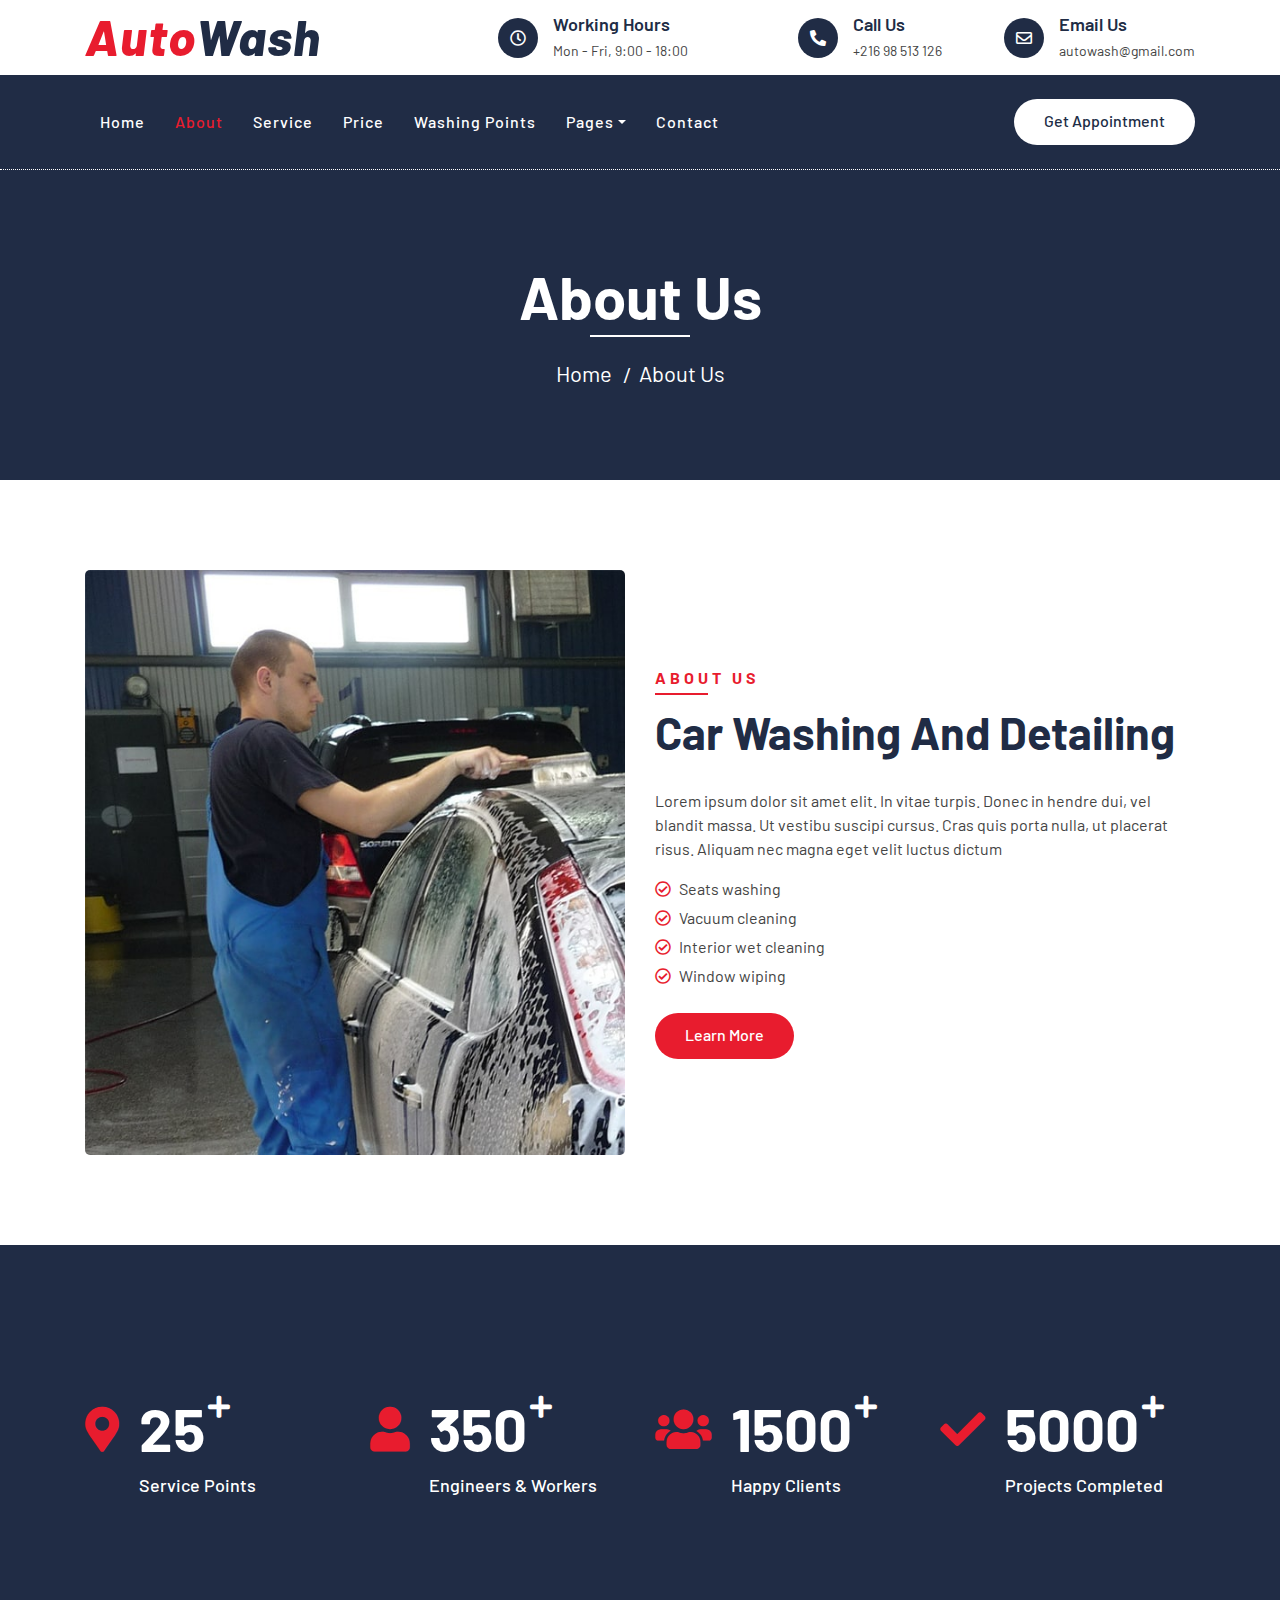
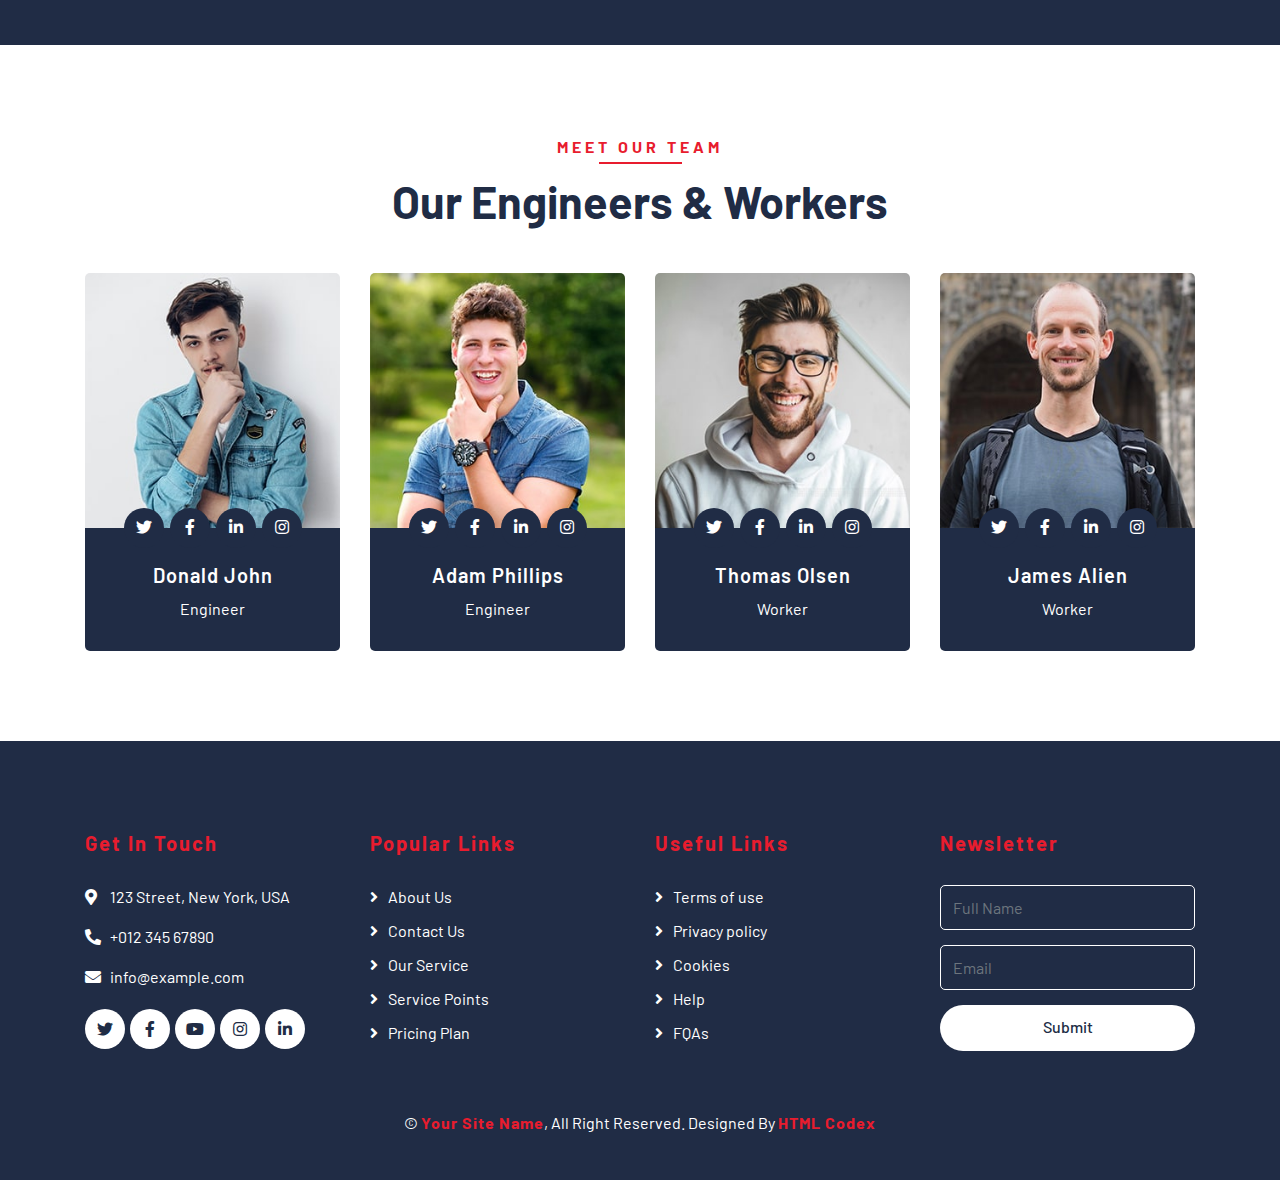
==== about.html @ 9df448a1 "second commit" ====
<!DOCTYPE html>
<html lang="en">
    <head>
        <meta charset="utf-8">
        <title>AutoWash</title>
        <meta content="width=device-width, initial-scale=1.0" name="viewport">
        <meta content="Free Website Template" name="keywords">
        <meta content="Free Website Template" name="description">

        <!-- Favicon -->
        <link href="img/favicon.ico" rel="icon">

        <!-- Google Font -->
        <link href="https://fonts.googleapis.com/css2?family=Barlow:wght@400;500;600;700;800;900&display=swap" rel="stylesheet"> 
        
        <!-- CSS Libraries -->
        <link href="https://stackpath.bootstrapcdn.com/bootstrap/4.4.1/css/bootstrap.min.css" rel="stylesheet">
        <link href="https://cdnjs.cloudflare.com/ajax/libs/font-awesome/5.10.0/css/all.min.css" rel="stylesheet">
        <link href="lib/flaticon/font/flaticon.css" rel="stylesheet">
        <link href="lib/animate/animate.min.css" rel="stylesheet">
        <link href="lib/owlcarousel/assets/owl.carousel.min.css" rel="stylesheet">

        <!-- Template Stylesheet -->
        <link href="css/style.css" rel="stylesheet">
    </head>

    <body>
        <!-- Top Bar Start -->
        <div class="top-bar">
            <div class="container">
                <div class="row align-items-center">
                    <div class="col-lg-4 col-md-12">
                        <div class="logo">
                            <a href="index.html">
                                <h1>Auto<span>Wash</span></h1>
                            </a>
                        </div>
                    </div>
                    <div class="col-lg-8 col-md-7 d-none d-lg-block">
                        <div class="row">
                            <div class="col-4">
                                <div class="top-bar-item">
                                    <div class="top-bar-icon">
                                        <i class="far fa-clock"></i>
                                    </div>
                                    <div class="top-bar-text">
                                        <h3>Working Hours</h3>
                                        <p>Mon - Fri, 9:00 - 18:00</p>
                                    </div>
                                </div>
                            </div>
                            <div class="col-4">
                                <div class="top-bar-item">
                                    <div class="top-bar-icon">
                                        <i class="fa fa-phone-alt"></i>
                                    </div>
                                    <div class="top-bar-text">
                                        <h3>Call Us</h3>
                                        <p>+216 98 513 126</p>
                                    </div>
                                </div>
                            </div>
                            <div class="col-4">
                                <div class="top-bar-item">
                                    <div class="top-bar-icon">
                                        <i class="far fa-envelope"></i>
                                    </div>
                                    <div class="top-bar-text">
                                        <h3>Email Us</h3>
                                        <p>autowash@gmail.com</p>
                                    </div>
                                </div>
                            </div>
                        </div>
                    </div>
                </div>
            </div>
        </div>
        <!-- Top Bar End -->

        <!-- Nav Bar Start -->
        <div class="nav-bar">
            <div class="container">
                <nav class="navbar navbar-expand-lg bg-dark navbar-dark">
                    <a href="#" class="navbar-brand">MENU</a>
                    <button type="button" class="navbar-toggler" data-toggle="collapse" data-target="#navbarCollapse">
                        <span class="navbar-toggler-icon"></span>
                    </button>

                    <div class="collapse navbar-collapse justify-content-between" id="navbarCollapse">
                        <div class="navbar-nav mr-auto">
                            <a href="index.html" class="nav-item nav-link">Home</a>
                            <a href="about.html" class="nav-item nav-link active">About</a>
                            <a href="service.html" class="nav-item nav-link">Service</a>
                            <a href="price.html" class="nav-item nav-link">Price</a>
                            <a href="location.html" class="nav-item nav-link">Washing Points</a>
                            <div class="nav-item dropdown">
                                <a href="#" class="nav-link dropdown-toggle" data-toggle="dropdown">Pages</a>
                                <div class="dropdown-menu">
                                    <a href="blog.html" class="dropdown-item">Blog Grid</a>
                                    <a href="single.html" class="dropdown-item">Detail Page</a>
                                    <a href="team.html" class="dropdown-item">Team Member</a>
                                    <a href="booking.html" class="dropdown-item">Schedule Booking</a>
                                </div>
                            </div>
                            <a href="contact.html" class="nav-item nav-link">Contact</a>
                        </div>
                        <div class="ml-auto">
                            <a class="btn btn-custom" href="#">Get Appointment</a>
                        </div>
                    </div>
                </nav>
            </div>
        </div>
        <!-- Nav Bar End -->
        
        
        <!-- Page Header Start -->
        <div class="page-header">
            <div class="container">
                <div class="row">
                    <div class="col-12">
                        <h2>About Us</h2>
                    </div>
                    <div class="col-12">
                        <a href="">Home</a>
                        <a href="">About Us</a>
                    </div>
                </div>
            </div>
        </div>
        <!-- Page Header End -->
        

        <!-- About Start -->
        <div class="about">
            <div class="container">
                <div class="row align-items-center">
                    <div class="col-lg-6">
                        <div class="about-img">
                            <img src="img/about.jpg" alt="Image">
                        </div>
                    </div>
                    <div class="col-lg-6">
                        <div class="section-header text-left">
                            <p>About Us</p>
                            <h2>car washing and detailing</h2>
                        </div>
                        <div class="about-content">
                            <p>
                                Lorem ipsum dolor sit amet elit. In vitae turpis. Donec in hendre dui, vel blandit massa. Ut vestibu suscipi cursus. Cras quis porta nulla, ut placerat risus. Aliquam nec magna eget velit luctus dictum
                            </p>
                            <ul>
                                <li><i class="far fa-check-circle"></i>Seats washing</li>
                                <li><i class="far fa-check-circle"></i>Vacuum cleaning</li>
                                <li><i class="far fa-check-circle"></i>Interior wet cleaning</li>
                                <li><i class="far fa-check-circle"></i>Window wiping</li>
                            </ul>
                            <a class="btn btn-custom" href="">Learn More</a>
                        </div>
                    </div>
                </div>
            </div>
        </div>
        <!-- About End -->
        
        
        <!-- Facts Start -->
        <div class="facts" data-parallax="scroll" data-image-src="img/facts.jpg">
            <div class="container">
                <div class="row">
                    <div class="col-lg-3 col-md-6">
                        <div class="facts-item">
                            <i class="fa fa-map-marker-alt"></i>
                            <div class="facts-text">
                                <h3 data-toggle="counter-up">25</h3>
                                <p>Service Points</p>
                            </div>
                        </div>
                    </div>
                    <div class="col-lg-3 col-md-6">
                        <div class="facts-item">
                            <i class="fa fa-user"></i>
                            <div class="facts-text">
                                <h3 data-toggle="counter-up">350</h3>
                                <p>Engineers & Workers</p>
                            </div>
                        </div>
                    </div>
                    <div class="col-lg-3 col-md-6">
                        <div class="facts-item">
                            <i class="fa fa-users"></i>
                            <div class="facts-text">
                                <h3 data-toggle="counter-up">1500</h3>
                                <p>Happy Clients</p>
                            </div>
                        </div>
                    </div>
                    <div class="col-lg-3 col-md-6">
                        <div class="facts-item">
                            <i class="fa fa-check"></i>
                            <div class="facts-text">
                                <h3 data-toggle="counter-up">5000</h3>
                                <p>Projects Completed</p>
                            </div>
                        </div>
                    </div>
                </div>
            </div>
        </div>
        <!-- Facts End -->


        <!-- Team Start -->
        <div class="team">
            <div class="container">
                <div class="section-header text-center">
                    <p>Meet Our Team</p>
                    <h2>Our Engineers & Workers</h2>
                </div>
                <div class="row">
                    <div class="col-lg-3 col-md-6">
                        <div class="team-item">
                            <div class="team-img">
                                <img src="img/team-1.jpg" alt="Team Image">
                            </div>
                            <div class="team-text">
                                <h2>Donald John</h2>
                                <p>Engineer</p>
                                <div class="team-social">
                                    <a href=""><i class="fab fa-twitter"></i></a>
                                    <a href=""><i class="fab fa-facebook-f"></i></a>
                                    <a href=""><i class="fab fa-linkedin-in"></i></a>
                                    <a href=""><i class="fab fa-instagram"></i></a>
                                </div>
                            </div>
                        </div>
                    </div>
                    <div class="col-lg-3 col-md-6">
                        <div class="team-item">
                            <div class="team-img">
                                <img src="img/team-2.jpg" alt="Team Image">
                            </div>
                            <div class="team-text">
                                <h2>Adam Phillips</h2>
                                <p>Engineer</p>
                                <div class="team-social">
                                    <a href=""><i class="fab fa-twitter"></i></a>
                                    <a href=""><i class="fab fa-facebook-f"></i></a>
                                    <a href=""><i class="fab fa-linkedin-in"></i></a>
                                    <a href=""><i class="fab fa-instagram"></i></a>
                                </div>
                            </div>
                        </div>
                    </div>
                    <div class="col-lg-3 col-md-6">
                        <div class="team-item">
                            <div class="team-img">
                                <img src="img/team-3.jpg" alt="Team Image">
                            </div>
                            <div class="team-text">
                                <h2>Thomas Olsen</h2>
                                <p>Worker</p>
                                <div class="team-social">
                                    <a href=""><i class="fab fa-twitter"></i></a>
                                    <a href=""><i class="fab fa-facebook-f"></i></a>
                                    <a href=""><i class="fab fa-linkedin-in"></i></a>
                                    <a href=""><i class="fab fa-instagram"></i></a>
                                </div>
                            </div>
                        </div>
                    </div>
                    <div class="col-lg-3 col-md-6">
                        <div class="team-item">
                            <div class="team-img">
                                <img src="img/team-4.jpg" alt="Team Image">
                            </div>
                            <div class="team-text">
                                <h2>James Alien</h2>
                                <p>Worker</p>
                                <div class="team-social">
                                    <a href=""><i class="fab fa-twitter"></i></a>
                                    <a href=""><i class="fab fa-facebook-f"></i></a>
                                    <a href=""><i class="fab fa-linkedin-in"></i></a>
                                    <a href=""><i class="fab fa-instagram"></i></a>
                                </div>
                            </div>
                        </div>
                    </div>
                </div>
            </div>
        </div>
        <!-- Team End -->


        <!-- Footer Start -->
        <div class="footer">
            <div class="container">
                <div class="row">
                    <div class="col-lg-3 col-md-6">
                        <div class="footer-contact">
                            <h2>Get In Touch</h2>
                            <p><i class="fa fa-map-marker-alt"></i>123 Street, New York, USA</p>
                            <p><i class="fa fa-phone-alt"></i>+012 345 67890</p>
                            <p><i class="fa fa-envelope"></i>info@example.com</p>
                            <div class="footer-social">
                                <a class="btn" href=""><i class="fab fa-twitter"></i></a>
                                <a class="btn" href=""><i class="fab fa-facebook-f"></i></a>
                                <a class="btn" href=""><i class="fab fa-youtube"></i></a>
                                <a class="btn" href=""><i class="fab fa-instagram"></i></a>
                                <a class="btn" href=""><i class="fab fa-linkedin-in"></i></a>
                            </div>
                        </div>
                    </div>
                    <div class="col-lg-3 col-md-6">
                        <div class="footer-link">
                            <h2>Popular Links</h2>
                            <a href="">About Us</a>
                            <a href="">Contact Us</a>
                            <a href="">Our Service</a>
                            <a href="">Service Points</a>
                            <a href="">Pricing Plan</a>
                        </div>
                    </div>
                    <div class="col-lg-3 col-md-6">
                        <div class="footer-link">
                            <h2>Useful Links</h2>
                            <a href="">Terms of use</a>
                            <a href="">Privacy policy</a>
                            <a href="">Cookies</a>
                            <a href="">Help</a>
                            <a href="">FQAs</a>
                        </div>
                    </div>
                    <div class="col-lg-3 col-md-6">
                        <div class="footer-newsletter">
                            <h2>Newsletter</h2>
                            <form>
                                <input class="form-control" placeholder="Full Name">
                                <input class="form-control" placeholder="Email">
                                <button class="btn btn-custom">Submit</button>
                            </form>
                        </div>
                    </div>
                </div>
            </div>
            <div class="container copyright">
                <p>&copy; <a href="#">Your Site Name</a>, All Right Reserved. Designed By <a href="https://htmlcodex.com">HTML Codex</a></p>
            </div>
        </div>
        <!-- Footer End -->
        
        <!-- Back to top button -->
        <a href="#" class="back-to-top"><i class="fa fa-chevron-up"></i></a>
        
        <!-- Pre Loader -->
        <div id="loader" class="show">
            <div class="loader"></div>
        </div>

        <!-- JavaScript Libraries -->
        <script src="https://code.jquery.com/jquery-3.4.1.min.js"></script>
        <script src="https://stackpath.bootstrapcdn.com/bootstrap/4.4.1/js/bootstrap.bundle.min.js"></script>
        <script src="lib/easing/easing.min.js"></script>
        <script src="lib/owlcarousel/owl.carousel.min.js"></script>
        <script src="lib/waypoints/waypoints.min.js"></script>
        <script src="lib/counterup/counterup.min.js"></script>
        
        <!-- Contact Javascript File -->
        <script src="mail/jqBootstrapValidation.min.js"></script>
        <script src="mail/contact.js"></script>

        <!-- Template Javascript -->
        <script src="js/main.js"></script>
    </body>
</html>
---- lib/flaticon/font/flaticon.css ----
/*
  	Flaticon icon font: Flaticon
  	Creation date: 11/10/2020 08:08
  	*/

@font-face {
  font-family: "Flaticon";
  src: url("./Flaticon.eot");
  src: url("./Flaticon.eot?#iefix") format("embedded-opentype"),
       url("./Flaticon.woff2") format("woff2"),
       url("./Flaticon.woff") format("woff"),
       url("./Flaticon.ttf") format("truetype"),
       url("./Flaticon.svg#Flaticon") format("svg");
  font-weight: normal;
  font-style: normal;
}

@media screen and (-webkit-min-device-pixel-ratio:0) {
  @font-face {
    font-family: "Flaticon";
    src: url("./Flaticon.svg#Flaticon") format("svg");
  }
}

[class^="flaticon-"]:before, [class*=" flaticon-"]:before,
[class^="flaticon-"]:after, [class*=" flaticon-"]:after {   
  font-family: Flaticon;
        font-size: 20px;
font-style: normal;
margin-left: 20px;
}

.flaticon-car-wash-1:before { content: "\f100"; }
.flaticon-car-service:before { content: "\f101"; }
.flaticon-seat:before { content: "\f102"; }
.flaticon-car-service-1:before { content: "\f103"; }
.flaticon-car-wash:before { content: "\f104"; }
.flaticon-brush:before { content: "\f105"; }
.flaticon-vacuum-cleaner:before { content: "\f106"; }
.flaticon-brush-1:before { content: "\f107"; }
.flaticon-car-service-2:before { content: "\f108"; }
.flaticon-car-service-3:before { content: "\f109"; }
---- css/style.css ----
body {
    color: #444444;
    font-weight: 400;
    background: #ffffff;
    font-family: 'Barlow', sans-serif;
}

h1,
h2, 
h3, 
h4,
h5, 
h6 {
    color: #202C45;
}

a {
    color: #202C45;
    transition: .3s;
}

a:hover,
a:active,
a:focus {
    color: #E81C2E;
    outline: none;
    text-decoration: none;
}

.btn.btn-custom {
    padding: 10px 30px 12px 30px;
    text-align: center; 
    font-size: 16px;
    font-weight: 500;
    color: #ffffff;
    background: #E81C2E;
    border: none;
    border-radius: 60px;
    box-shadow: inset 0 0 0 0 #202C45;
    transition: ease-out 0.5s;
    -webkit-transition: ease-out 0.5s;
    -moz-transition: ease-out 0.5s;
}

.btn.btn-custom:hover {
    color: #E81C2E;
    background: #202C45;
    box-shadow: inset 200px 0 0 0 #202C45;
}

.btn:focus,
.form-control:focus {
    box-shadow: none;
}

.container-fluid {
    max-width: 1366px;
}

[class^="flaticon-"]:before, [class*=" flaticon-"]:before,
[class^="flaticon-"]:after, [class*=" flaticon-"]:after {   
    font-size: inherit;
    margin-left: 0;
}


#loader {
    position: fixed;
    top: 0;
    right: 0;
    bottom: 0;
    left: 0;
    display: flex;
    align-items: center;
    justify-content: center;
    background: #ffffff;
    opacity: 0;
    visibility: hidden;
    -webkit-transition: opacity .3s ease-out, visibility 0s linear .3s;
    -o-transition: opacity .3s ease-out, visibility 0s linear .3s;
    transition: opacity .3s ease-out, visibility 0s linear .3s;
    z-index: 999;
}

#loader.show {
    -webkit-transition: opacity .6s ease-out, visibility 0s linear 0s;
    -o-transition: opacity .6s ease-out, visibility 0s linear 0s;
    transition: opacity .6s ease-out, visibility 0s linear 0s;
    visibility: visible;
    opacity: 1;
}

#loader .loader {
    position: relative;
    width: 45px;
    height: 45px;
    border: 5px solid #dddddd;
    border-top: 5px solid #E81C2E;
    border-radius: 50%;
    -webkit-animation: spin 2s linear infinite;
    animation: spin 2s linear infinite;
}

@-webkit-keyframes spin {
    0% { -webkit-transform: rotate(0deg); }
    100% { -webkit-transform: rotate(360deg); }
}

@keyframes spin {
    0% { transform: rotate(0deg); }
    100% { transform: rotate(360deg); }
}

.back-to-top {
    position: fixed;
    display: none;
    width: 44px;
    height: 44px;
    text-align: center;
    line-height: 1;
    font-size: 22px;
    right: 15px;
    bottom: 15px;
    transition: .5s;
    background: #E81C2E;
    border-radius: 44px;
    z-index: 9;
}

.back-to-top i {
    color: #ffffff;
    padding-top: 10px;
}

.back-to-top:hover {
    background: #202C45;
}


.top-bar {
    position: relative;
    height: 75px;
    display: flex;
    align-items: center;
    background: #ffffff;
}

.top-bar .logo {
    text-align: left;
    overflow: hidden;
}

.top-bar .logo h1 {
    margin: -4px 0 0 0;
    color: #E81C2E;
    font-size: 50px;
    line-height: 50px;
    font-weight: 800;
    letter-spacing: 1px;
    font-style: italic;
}

.top-bar .logo h1 span {
    color: #202C45;
}

.top-bar .logo img {
    max-width: 100%;
    max-height: 60px;
}

.top-bar .top-bar-item {
    display: flex;
    align-items: center;
    justify-content: flex-end;
}

.top-bar .top-bar-icon {
    width: 40px;
    height: 40px;
    display: flex;
    align-items: center;
    justify-content: center;
    background: #202C45;
    border-radius: 40px;
}

.top-bar .top-bar-icon i {
    margin: 0;
    color: #ffffff;
    font-size: 16px;
}

.top-bar .top-bar-text {
    padding-left: 15px;
}

.top-bar .top-bar-text h3 {
    margin: 0 0 5px 0;
    font-size: 18px;
    font-weight: 600;
}

.top-bar .top-bar-text p {
    margin: 0;
    font-size: 14px;
    font-weight: 400;
}

@media (max-width: 991.98px) {
    .top-bar .logo {
        text-align: center;
    }
}


.nav-bar {
    position: relative;
    background: #202C45;
}

.nav-bar.nav-sticky {
    position: fixed;
    width: 100%;
    top: 0;
    left: 0;
    box-shadow: 0 2px 5px rgba(0, 0, 0, .3);
    z-index: 999;
}

.nav-bar .navbar {
    padding: 20px 0;
    background: #202C45 !important;
    transition: .3s;
}

.nav-bar.nav-sticky .navbar {
    padding: 5px 0;
}

.navbar-dark .navbar-nav .nav-link,
.navbar-dark .navbar-nav .nav-link:focus,
.navbar-dark .navbar-nav .nav-link:hover,
.navbar-dark .navbar-nav .nav-link.active {
    color: #ffffff;
    padding: 15px;
    font-weight: 500;
    letter-spacing: 1px;
}

.navbar-dark .navbar-nav .nav-link:hover,
.navbar-dark .navbar-nav .nav-link.active {
    color: #E81C2E;
}

.nav-bar .dropdown-menu {
    margin-top: 0;
    border: 0;
    border-radius: 0;
    background: #f8f9fa;
}

.nav-bar .btn.btn-custom {
    color: #202C45;
    background: #ffffff;
    box-shadow: inset 0 0 0 0 #E81C2E;
}

.nav-bar .btn:hover {
    color: #ffffff;
    background: #E81C2E;
    box-shadow: inset 200px 0 0 0 #E81C2E;
}

@media (min-width: 992px) {
    .nav-bar .navbar-brand {
        display: none;
    }
}

@media (max-width: 991.98px) {
    .navbar-dark .navbar-nav .nav-link,
    .navbar-dark .navbar-nav .nav-link:focus,
    .navbar-dark .navbar-nav .nav-link:hover,
    .navbar-dark .navbar-nav .nav-link.active {
        padding: 5px 0;
    }
    
    .nav-bar .dropdown-menu {
        box-shadow: none;
    }
    
    .nav-bar .btn {
        display: none;
    }
}



.carousel {
    position: relative;
    width: 100%;
    min-height: 400px;
    background: #ffffff;
    margin-bottom: 45px;
}

.carousel .container-fluid {
    padding: 0;
}

.carousel .carousel-item {
    position: relative;
    width: 100%;
    min-height: 400px;
    display: flex;
    align-items: center;
    justify-content: center;
    flex-direction: column;
}

.carousel .carousel-img {
    position: relative;
    width: 100%;
    height: 100%;
    min-height: 400px;
    text-align: right;
    overflow: hidden;
}

.carousel .carousel-img::after {
    position: absolute;
    content: "";
    top: 0;
    right: 0;
    bottom: 0;
    left: 0;
    background: rgba(0, 0, 0, .5);
    z-index: 1;
}

.carousel .carousel-img img {
    width: 100%;
    height: 100%;
    object-fit: cover;
}

.carousel .carousel-text {
    position: absolute;
    max-width: 992px;
    padding: 0 15px;
    text-align: center;
    display: flex;
    align-items: center;
    justify-content: center;
    flex-direction: column;
    z-index: 2;
}

.carousel .carousel-text h3 {
    color: #E81C2E;
    font-size: 20px;
    font-weight: 700;
    letter-spacing: 4px;
    text-transform: uppercase;
    margin-bottom: 0px;
}

.carousel .carousel-text h1 {
    color: #ffffff;
    font-size: 90px;
    font-weight: 700;
    margin-bottom: 20px;
    text-transform: capitalize;
}

.carousel .carousel-text p {
    max-width: 500px;
    color: #ffffff;
    font-size: 18px;
    margin-bottom: 40px;
}

.carousel .btn.btn-custom {
    padding: 20px 45px 22px 45px;
    color: #ffffff;
}

.carousel .btn.btn-custom:hover {
    color: #E81C2E;
}

.carousel .owl-nav {
    position: absolute;
    width: 100%;
    height: 50px;
    top: calc(50% - 25px);
    left: 0;
    display: flex;
    justify-content: space-between;
    z-index: 9;
}

.carousel .owl-nav .owl-prev,
.carousel .owl-nav .owl-next {
    width: 50px;
    height: 50px;
    display: flex;
    align-items: center;
    justify-content: center;
    color: #ffffff;
    border-radius: 50px;
    background: rgba(256, 256, 256, .2);
    font-size: 22px;
    transition: .5s;
}

.carousel .owl-nav .owl-prev {
    margin-left: 30px;
}

.carousel .owl-nav .owl-next {
    margin-right: 30px;
}

.carousel .owl-nav .owl-prev:hover,
.carousel .owl-nav .owl-next:hover {
    color: #ffffff;
    background: #E81C2E;
}

.carousel .animated {
    -webkit-animation-duration: 1s;
    animation-duration: 1s;
}

@media (max-width: 991.98px) {
    .carousel .carousel-text h3 {
        margin-bottom: 5px;
    }
    
    .carousel .carousel-text h1 {
        font-size: 60px;
    }
    
    .carousel .carousel-text p {
        font-size: 16px;
    }
    
    .carousel .carousel-text .btn {
        padding: 12px 30px;
        font-size: 15px;
        letter-spacing: 0;
    }
}

@media (max-width: 767.98px) {
    .carousel .carousel-text h3 {
        font-size: 18px;
        letter-spacing: 2px;
        margin-bottom: 15px;
    }
    
    .carousel .carousel-text h1 {
        font-size: 45px;
    }
    
    .carousel .carousel-text .btn {
        padding: 10px 25px;
        font-size: 15px;
        letter-spacing: 0;
    }
}

@media (max-width: 575.98px) {
    .carousel .carousel-text h3 {
        font-size: 14px;
        letter-spacing: 1px;
        margin-bottom: 10px;
    }
    
    .carousel .carousel-text h1 {
        font-size: 30px;
        margin-bottom: 15px;
    }
    
    .carousel .carousel-text p {
        margin-bottom: 25px;
    }
    
    .carousel .carousel-text .btn {
        padding: 8px 20px;
        font-size: 14px;
        letter-spacing: 0;
    }
}


.page-header {
    position: relative;
    margin-bottom: 45px;
    padding: 90px 0;
    text-align: center;
    background: #202C45;
    border-top: 1px dotted #ffffff;
}

.page-header h2 {
    position: relative;
    color: #ffffff;
    font-size: 60px;
    font-weight: 700;
    margin-bottom: 20px;
    padding-bottom: 5px;
}

.page-header h2::after {
    position: absolute;
    content: "";
    width: 100px;
    height: 2px;
    left: calc(50% - 50px);
    bottom: 0;
    background: #ffffff;
}

.page-header a {
    position: relative;
    padding: 0 12px;
    font-size: 22px;
    color: #ffffff;
}

.page-header a:hover {
    color: #E81C2E;
}

.page-header a::after {
    position: absolute;
    content: "/";
    width: 8px;
    height: 8px;
    top: -2px;
    right: -7px;
    text-align: center;
    color: #ffffff;
}

.page-header a:last-child::after {
    display: none;
}

@media (max-width: 991.98px) {
    .page-header {
        padding: 60px 0;
    }
    
    .page-header h2 {
        font-size: 45px;
    }
    
    .page-header a {
        font-size: 20px;
    }
}

@media (max-width: 767.98px) {
    .page-header {
        padding: 45px 0;
    }
    
    .page-header h2 {
        font-size: 35px;
    }
    
    .page-header a {
        font-size: 18px;
    }
}


.section-header {
    position: relative;
    width: 100%;
    max-width: 700px;
    margin: 0 auto 45px auto;
}

.section-header p {
    display: inline-block;
    margin-bottom: 10px;
    padding-bottom: 5px;
    position: relative;
    font-size: 16px;
    font-weight: 700;
    letter-spacing: 4px;
    text-transform: uppercase;
    color: #E81C2E;
}

.section-header p::after {
    position: absolute;
    content: "";
    width: 50%;
    height: 2px;
    left: 25%;
    bottom: 0;
    background: #E81C2E;
}

.section-header.text-left p::after {
    left: 0;
}

.section-header.text-right p::after {
    left: 50%;
}

.section-header h2 {
    margin: 0;
    font-size: 45px;
    font-weight: 700;
    text-transform: capitalize;
}

@media (max-width: 991.98px) {
    .section-header h2 {
        font-size: 45px;
    }
}

@media (max-width: 767.98px) {
    .section-header h2 {
        font-size: 40px;
    }
}

@media (max-width: 575.98px) {
    .section-header h2 {
        font-size: 35px;
    }
}


.about {
    position: relative;
    width: 100%;
    padding: 45px 0 15px 0;
}

.about .section-header {
    margin-bottom: 30px;
    margin-left: 0;
}

.about .about-img img {
    width: 100%;
    border-radius: 5px;
    margin-bottom: 30px;
}

.about .about-content {
    margin-bottom: 30px;
}

.about .about-content ul {
    margin: 0;
    padding: 0;
    list-style: none;
    margin-bottom: 25px;
}

.about .about-content ul li {
    margin-bottom: 5px;
}

.about .about-content ul li i {
    margin-right: 8px;
    color: #E81C2E;
}



.service {
    position: relative;
    width: 100%;
    padding: 45px 0 0 0;
}

.service .service-item {
    position: relative;
    width: 100%;
    display: flex;
    flex-direction: column;
    margin-bottom: 45px;
}

.service .service-item i {
    color: #202C45;
    font-size: 75px;
    line-height: 75px;
    margin-bottom: 20px;
}

.service .service-item [class^="flaticon-"]::before {
    margin: 0;
    font-size: 60px;
    line-height: 60px;
    background-image: linear-gradient(#E81C2E, #202C45);
    -webkit-background-clip: text;
    -webkit-text-fill-color: transparent;
    transition: .5s;
}

.service .service-item h3 {
    margin-bottom: 10px;
    font-size: 20px;
    font-weight: 700;
    letter-spacing: 1px;
}

.service .service-item p {
    margin: 0;
}


.facts {
    position: relative;
    width: 100%;
    min-height: 400px;
    margin: 45px 0;
    display: flex;
    align-items: center;
    background: #202C45;
}

.facts .facts-item {
    display: flex;
    flex-direction: row;
    margin: 25px 0;
}

.facts .facts-item i {
    margin-top: 15px;
    font-size: 45px;
    color: #E81C2E;
}

.facts .facts-text {
    padding-left: 20px;
}

.facts .facts-text h3 {
    position: relative;
    display: inline-block;
    color: #ffffff;
    font-size: 60px;
    font-weight: 700;
}

.facts .facts-text h3::after {
    position: absolute;
    content: "\f067";
    top: 0px;
    right: -25px;
    color: #ffffff;
    font-size: 25px;
    font-family: "Font Awesome 5 Free";
    font-weight: 900;
}

.facts .facts-text p {
    color: #ffffff;
    font-size: 18px;
    font-weight: 500;
    margin: 0;
}



.price {
    position: relative;
    width: 100%;
    padding: 45px 0 15px 0;
}

.price .row {
    padding: 0 15px;
}

.price .col-md-4 {
    padding: 0;
}

.price .price-item {
    position: relative;
    margin-bottom: 30px;
    background: #ffffff;
    border-radius: 5px;
    text-align: center;
}

.price .featured-item {
    box-shadow: 0 0 30px rgba(0, 0, 0, .2);
    z-index: 1;
}

.price .price-header {
    padding: 45px 0 30px 0;
}

.price .price-header h3 {
    font-size: 20px;
    font-weight: 700;
    letter-spacing: 2px;
    text-transform: uppercase;
}

.price .price-header h2 {
    display: flex;
    align-items: flex-start;
    justify-content: center;
    font-size: 60px;
    font-weight: 700;
    letter-spacing: 5px;
}

.price .price-header h2 span {
    font-size: 25px;
    line-height: 55px;
}

.price .price-item.featured-item h2,
.price .price-item.featured-item h3 {
    color: #E81C2E;
}

.price .price-body {
    padding: 0 0 20px 0;
}

.price .price-body ul {
    margin: 0;
    padding: 0;
    list-style: none;
}

.price .price-body ul li {
    padding: 0 0 15px 0;
}

.price .price-body ul li i {
    margin-right: 10px;
}

.price .price-body ul li i.fa-check-circle {
    color: #39B972;
}

.price .price-body ul li i.fa-times-circle {
    color: #cccccc;
}

.price .price-item .price-footer {
    padding-bottom: 45px;
}

.price .price-item .price-footer .btn.btn-custom {
    color: #E81C2E;
    background: #202C45;
    box-shadow: inset 0 0 0 0 #E81C2E;
}

.price .price-item .price-footer .btn.btn-custom:hover {
    color: #ffffff;
    background: #E81C2E;
    box-shadow: inset 200px 0 0 0 #E81C2E;
}

.price .price-item.featured-item .price-footer .btn.btn-custom {
    color: #ffffff;
    background: #E81C2E;
    box-shadow: inset 0 0 0 0 #202C45;
}

.price .price-item.featured-item .price-footer .btn.btn-custom:hover {
    color: #E81C2E;
    background: #202C45;
    box-shadow: inset 200px 0 0 0 #202C45;
}



.location {
    position: relative;
    width: 100%;
    padding: 45px 0;
}

.location .location-item {
    display: flex;
    margin-bottom: 30px;
}

.location .location-item i {
    padding-top: 3px;
    font-size: 30px;
    color: #E81C2E;
}

.location .location-text {
    padding-left: 15px;
}

.location .location-text h3 {
    font-size: 18px;
    font-weight: 700;
}

.location .location-text p {
    margin-bottom: 5px;
}

.location .location-text p strong {
    margin-right: 5px;
    font-weight: 600;
}

.location .location-form {
    padding: 45px 30px;
    background: #E81C2E;
    border-radius: 5px;
}

.location .location-form h3 {
    color: #ffffff;
    font-size: 25px;
    font-weight: 700;
    margin-bottom: 25px;
}

.location .location-form .control-group {
    margin-bottom: 15px;
}

.location .location-form .form-control {
    height: 45px;
    color: #ffffff;
    padding: 0 15px;
    border-radius: 5px;
    border: 1px solid #ffffff;
    background: transparent;
}

.location .location-form textarea.form-control {
    height: 120px;
    padding: 15px;
}

.location .location-form .form-control::placeholder {
    color: #ffffff;
    opacity: 1;
}

.location .location-form .form-control:-ms-input-placeholder,
.location .location-form .form-control::-ms-input-placeholder {
    color: #ffffff;
}

.location .location-form .btn.btn-custom {
    width: 100%;
    color: #E81C2E;
    background: #ffffff;
    box-shadow: inset 0 0 0 0 #202C45;
}

.location .location-form .btn.btn-custom:hover {
    color: #ffffff;
    background: #E81C2E;
    box-shadow: inset 400px 0 0 0 #202C45;
}

@media(min-width: 576px) and (max-width: 991.89px) {
    .location .location-form .btn.btn-custom:hover {
        box-shadow: inset 650px 0 0 0 #202C45;
    }
}



.team {
    position: relative;
    width: 100%;
    padding: 45px 0 15px 0;
}

.team .team-item {
    position: relative;
    margin-bottom: 30px;
}

.team .team-img {
    position: relative;
    border-radius: 5px 5px 0 0;
    overflow: hidden;
}

.team .team-img img {
    width: 100%;
    transition: .3s;
}

.team .team-item:hover img {
    transform: scale(1.1);
}

.team .team-text {
    position: relative;
    width: 100%;
    padding: 35px 30px 30px 30px;
    text-align: center;
    background: #202C45;
    border-radius: 0 0 5px 5px;
    transition: .5s;
}

.team .team-item:hover .team-text {
    background: #E81C2E;
}

.team .team-text h2 {
    color: #ffffff;
    font-size: 20px;
    font-weight: 600;
    letter-spacing: 1px;
    margin-bottom: 10px;
}

.team .team-text p {
    margin: 0;
    color: #ffffff;
}

.team .team-social {
    position: absolute;
    width: 100%;
    height: 40px;
    top: -20px;
    left: 0;
    text-align: center;
    font-size: 0;
}

.team .team-social a {
    display: inline-block;
    width: 40px;
    height: 40px;
    margin: 0 3px;
    padding: 7px 0;
    text-align: center;
    font-size: 16px;
    color: #ffffff;
    background: #202C45;
    border-radius: 40px;
    transition: .5s;
}

.team .team-item:hover .team-social a {
    background: #E81C2E;
}

.team .team-social a:hover {
    color: #202C45;
}



.testimonial {
    position: relative;
    width: 100%;
    padding: 45px 0;
}

.testimonial .testimonials-carousel {
    position: relative;
    width: calc(100% + 30px);
    margin: 0 -15px;
}

.testimonial .testimonial-item {
    position: relative;
    width: 100%;
    padding: 0 15px;
    display: flex;
}

.testimonial .testimonial-item img {
    width: 80px;
    height: 80px;
    border-radius: 80px;
    transform: scale(.8);
    transition: 2s;
}

.testimonial .owl-item.center .testimonial-item img {
    transform: scale(1);
}

.testimonial .testimonial-text {
    width: calc(100% - 100px);
    padding-left: 20px;
}

.testimonial .testimonial-text h3 {
    font-size: 18px;
    font-weight: 700;
    letter-spacing: 1px;
    margin-bottom: 5px;
}

.testimonial .testimonial-text h4 {
    color: #777777;
    font-size: 15px;
    font-weight: 400;
    font-style: italic;
    margin-bottom: 10px;
}

.testimonial .testimonial-text p {
    margin: 0;
}

.testimonial .testimonial-text p::before {
    content: "\f10d";
    font-size: 25px;
    font-family: "Font Awesome 5 Free";
    font-weight: 900;
    color: #E81C2E;
    margin-right: 10px;
}

.testimonial .owl-dots {
    margin-top: 15px;
    text-align: center;
}

.testimonial .owl-dot {
    display: inline-block;
    margin: 0 5px;
    width: 12px;
    height: 12px;
    border-radius: 10px;
    background: #dddddd;
}

.testimonial .owl-dot.active {
    background: #E81C2E;
}



.blog {
    position: relative;
    width: 100%;
    padding: 45px 0 0 0;
}

.blog .blog-item {
    margin-bottom: 45px;
}

.blog .blog-img {
    position: relative;
    width: 100%;
}

.blog .blog-img img {
    width: 100%;
    border-radius: 5px;
}

.blog .meta-date {
    position: absolute;
    width: 70px;
    height: 70px;
    bottom: 10%;
    left: calc(50% - 35px);
    display: flex;
    align-items: center;
    justify-content: center;
    flex-direction: column;
    border-radius: 70px;
    background: #202C45;
    color: #ffffff;
    opacity: 0;
    transition: .5s;
}

.blog .meta-date span {
    font-size: 14px;
    font-weight: 400;
    letter-spacing: 1px;
}

.blog .meta-date strong {
    font-size: 16px;
    font-weight: 700;
    line-height: 16px;
    letter-spacing: 3px;
    text-transform: uppercase;
}

.blog .blog-item:hover .meta-date {
    bottom: calc(50% - 35px);
    opacity: 1;
}

.blog .blog-text {
    padding: 25px 0 20px 0;
}

.blog .blog-text h3 {
    font-size: 22px;
    font-weight: 700;
}

.blog .blog-text h3 a {
    color: #202C45;
}

.blog .blog-text h3 a:hover {
    color: #E81C2E;
}

.blog .blog-text p {
    margin: 0;
}

.blog .blog-meta {
    display: flex;
}

.blog .blog-meta p {
    margin: 0;
    font-size: 14px;
    line-height: 14px;
    padding: 0 10px;
    border-right: 1px solid rgba(0, 0, 0, .15);
}

.blog .blog-meta p:first-child {
    padding-left: 0;
}

.blog .blog-meta p:last-child {
    padding-right: 0;
    border: none;
}

.blog .blog-meta i {
    color: #999999;
    margin-right: 5px;
}

.blog .blog-meta a {
    color: #999999;
}

.blog .blog-meta a:hover {
    color: #E81C2E;
}

.blog .pagination {
    margin-bottom: 15px;
}

.blog .pagination .page-link {
    color: #202C45;
    border-radius: 0;
    border-color: #202C45;
}

.blog .pagination .page-link:hover,
.blog .pagination .page-item.active .page-link {
    color: #E81C2E;
    background: #202C45;
}

.blog .pagination .disabled .page-link {
    color: #999999;
}



.contact {
    position: relative;
    width: 100%;
    padding: 45px 0;
}

.contact .contact-info {
    width: 100%;
    margin-bottom: 45px;
    padding: 35px 30px 10px 30px;
    border-radius: 5px;
    background: #202C45;
    
}

.contact .contact-info h2 {
    color: #ffffff;
    font-size: 25px;
    font-weight: 700;
    margin-bottom: 30px;
}

.contact .contact-info-item {
    display: flex;
    align-items: center;
    justify-content: flex-start;
    margin-bottom: 30px;
}

.contact .contact-info-icon {
    width: 50px;
    height: 50px;
    display: flex;
    align-items: center;
    justify-content: center;
    background: #ffffff;
    border-radius: 50px;
}

.contact .contact-info-icon i {
    margin: 0;
    color: #202C45;
    font-size: 16px;
}

.contact .contact-info-text {
    padding-left: 20px;
}

.contact .contact-info-text h3 {
    margin: 0 0 5px 0;
    color: #ffffff;
    font-size: 18px;
    font-weight: 700;
    letter-spacing: 1px;
}

.contact .contact-info-text p {
    margin: 0;
    color: #ffffff;
    font-size: 16px;
    font-weight: 500;
}

.contact .contact-form {
    position: relative;
    width: 100%;
    margin-bottom: 45px;
}

.contact .contact-form input {
    padding: 15px;
    border-radius: 5px;
    border: 1px solid #202C45;
}

.contact .contact-form textarea {
    height: 125px;
    padding: 8px 15px;
    border-radius: 5px;
    border: 1px solid #202C45;
}

.contact .help-block ul {
    margin: 0;
    padding: 0;
    list-style-type: none;
}

.contact iframe {
    width: 100%;
    height: 400px;
    border-radius: 5px;
}



.single {
    position: relative;
    padding: 45px 0;
}

.single .single-content {
    position: relative;
    margin-bottom: 30px;
    overflow: hidden;
}

.single .single-content img {
    margin-bottom: 20px;
    width: 100%;
    border-radius: 5px;
}

.single .single-tags {
    margin: -5px -5px 41px -5px;
    font-size: 0;
}

.single .single-tags a {
    margin: 5px;
    display: inline-block;
    padding: 7px 15px;
    font-size: 14px;
    font-weight: 500;
    color: #202C45;
    border: 1px solid #202C45;
    border-radius: 5px;
}

.single .single-tags a:hover {
    color: #ffffff;
    background: #E81C2E;
    border-color: #E81C2E;
}

.single .single-bio {
    padding: 30px;
    background: #202C45;
    display: flex;
    align-items: center;
    justify-content: center;
    flex-direction: column;
    border-radius: 5px;
}

.single .single-bio-img {
    width: 100%;
    max-width: 115px;
    padding: 15px;
    background: #ffffff;
    border-radius: 100px;
    margin-bottom: 20px;
}

.single .single-bio-img img {
    width: 100%;
    border-radius: 100px;
}

.single .single-bio-text {
    text-align: center;
}

.single .single-bio-text h3 {
    color: #ffffff;
    font-size: 20px;
    font-weight: 700;
    letter-spacing: 1px;
}

.single .single-bio-text p {
    color: #ffffff;
    margin: 0;
}

.single .single-bio-social {
    margin-top: 20px;
    display: flex;
}

.single .single-bio-social a {
    width: 40px;
    height: 40px;
    display: flex;
    align-items: center;
    justify-content: center;
    color: #202C45;
    background: #ffffff;
    border-radius: 40px;
    margin-right: 5px;
    transition: .5s;
}

.single .single-bio-social a:last-child {
    margin: 0;
}

.single .single-bio-social a:hover {
    color: #ffffff;
    background: #E81C2E;
}

.single .single-related {
    margin-bottom: 45px;
}

.single .single-related h2 {
    font-size: 30px;
    font-weight: 700;
    margin-bottom: 25px;
}

.single .related-slider {
    position: relative;
    margin: 0 -15px;
    width: calc(100% + 30px);
}

.single .related-slider .post-item {
    margin: 0 15px;
}

.single .post-item {
    display: flex;
    align-items: center;
    margin-bottom: 15px;
}

.single .post-item .post-img {
    width: 100%;
    max-width: 80px;
}

.single .post-item .post-img img {
    width: 100%;
    border-radius: 5px;
}

.single .post-item .post-text {
    padding-left: 15px;
}

.single .post-item .post-text a {
    font-size: 17px;
    font-weight: 500;
}

.single .post-item .post-text a:hover {
    color: #E81C2E;
}

.single .post-item .post-meta {
    display: flex;
    margin-top: 8px;
}

.single .post-item .post-meta p {
    display: inline-block;
    margin: 0;
    padding: 0 3px;
    font-size: 14px;
    font-weight: 400;
    font-style: italic;
}

.single .post-item .post-meta p a {
    margin-left: 5px;
    color: #777777;
    font-size: 14px;
    font-weight: 400;
    font-style: normal;
}

.single .related-slider .owl-nav {
    position: absolute;
    width: 90px;
    top: -55px;
    right: 15px;
    display: flex;
}

.single .related-slider .owl-nav .owl-prev,
.single .related-slider .owl-nav .owl-next {
    margin-left: 15px;
    width: 30px;
    height: 30px;
    display: flex;
    align-items: center;
    justify-content: center;
    color: #ffffff;
    background: #202C45;
    border-radius: 5px;
    font-size: 16px;
    transition: .3s;
}

.single .related-slider .owl-nav .owl-prev:hover,
.single .related-slider .owl-nav .owl-next:hover {
    color: #ffffff;
    background: #E81C2E;
}

.single .single-comment {
    position: relative;
    margin-bottom: 45px;
}

.single .single-comment h2 {
    font-size: 30px;
    font-weight: 700;
    margin-bottom: 25px;
}

.single .comment-list {
    list-style: none;
    padding: 0;
}

.single .comment-child {
    list-style: none;
}

.single .comment-body {
    display: flex;
    margin-bottom: 30px;
}

.single .comment-img {
    width: 60px;
}

.single .comment-img img {
    width: 100%;
    border-radius: 60px;
}

.single .comment-text {
    padding-left: 15px;
    width: calc(100% - 60px);
}

.single .comment-text h3 {
    font-size: 20px;
    font-weight: 600;
    margin-bottom: 3px;
}

.single .comment-text span {
    display: block;
    font-size: 14px;
    font-weight: 500;
    margin-bottom: 5px;
}

.single .comment-text .btn {
    padding: 3px 10px;
    font-size: 14px;
    font-weight: 500;
    color: #202C45;
    background: #dddddd;
    border-radius: 5px;
}

.single .comment-text .btn:hover {
    color: #ffffff;
    background: #E81C2E;
}

.single .comment-form {
    position: relative;
}

.single .comment-form h2 {
    font-size: 30px;
    font-weight: 700;
    margin-bottom: 25px;
}

.single .comment-form form {
    padding: 30px;
    background: #f3f6ff;
    border-radius: 5px;
}

.single .comment-form form .form-group:last-child {
    margin: 0;
}

.single .comment-form input,
.single .comment-form textarea {
    border-radius: 5px;
    border-color: #eeeeee;
}

.single .comment-form input:focus,
.single .comment-form textarea:focus {
    border-color: #E81C2E;
}

.single .comment-form .btn {
    border-radius: 45px;
}



.sidebar {
    position: relative;
    width: 100%;
}

@media(max-width: 991.98px) {
    .sidebar {
        margin-top: 45px;
    }
}

.sidebar .sidebar-widget {
    position: relative;
    margin-bottom: 45px;
}

.sidebar .sidebar-widget .widget-title {
    position: relative;
    margin-bottom: 30px;
    padding-bottom: 5px;
    font-size: 25px;
    font-weight: 700;
}

.sidebar .sidebar-widget .widget-title::after {
    position: absolute;
    content: "";
    width: 60px;
    height: 2px;
    bottom: 0;
    left: 0;
    background: #E81C2E;
}

.sidebar .sidebar-widget .search-widget {
    position: relative;
}

.sidebar .search-widget input {
    height: 50px;
    border: 1px solid #dddddd;
    border-radius: 5px;
}

.sidebar .search-widget input:focus {
    box-shadow: none;
    border-color: #E81C2E;
}

.sidebar .search-widget .btn {
    position: absolute;
    top: 6px;
    right: 15px;
    height: 40px;
    padding: 0;
    font-size: 25px;
    color: #202C45;
    background: none;
    border-radius: 0;
    border: none;
    transition: .3s;
}

.sidebar .search-widget .btn:hover {
    color: #E81C2E;
}

.sidebar .sidebar-widget .recent-post {
    position: relative;
}

.sidebar .sidebar-widget .tab-post {
    position: relative;
}

.sidebar .tab-post .nav.nav-pills {
    border-radius: 5px;
    overflow: hidden;
}

.sidebar .tab-post .nav.nav-pills .nav-link {
    color: #ffffff;
    background: #202C45;
    border-radius: 0;
}

.sidebar .tab-post .nav.nav-pills .nav-link:hover,
.sidebar .tab-post .nav.nav-pills .nav-link.active {
    color: #ffffff;
    background: #E81C2E;
}

.sidebar .tab-post .tab-content {
    padding: 15px 0 0 0;
    background: transparent;
}

.sidebar .tab-post .tab-content .container {
    padding: 0;
}

.sidebar .sidebar-widget .category-widget {
    position: relative;
}

.sidebar .category-widget ul {
    margin: 0;
    padding: 0;
    list-style: none;
}

.sidebar .category-widget ul li {
    margin: 0 0 12px 22px; 
}

.sidebar .category-widget ul li:last-child {
    margin-bottom: 0; 
}

.sidebar .category-widget ul li a {
    display: inline-block;
    line-height: 23px;
    font-weight: 500;
    letter-spacing: 1px;
}

.sidebar .category-widget ul li::before {
    position: absolute;
    content: '\f105';
    font-family: 'Font Awesome 5 Free';
    font-weight: 900;
    color: #E81C2E;
    left: 1px;
}

.sidebar .category-widget ul li span {
    display: inline-block;
    float: right;
}

.sidebar .sidebar-widget .tag-widget {
    position: relative;
    margin: -5px -5px;
}

.single .tag-widget a {
    margin: 5px;
    display: inline-block;
    padding: 7px 15px;
    font-size: 14px;
    font-weight: 400;
    color: #202C45;
    border: 1px solid #202C45;
    border-radius: 5px;
}

.single .tag-widget a:hover {
    color: #ffffff;
    background: #E81C2E;
    border-color: #E81C2E;
}

.sidebar .image-widget {
    display: block;
    width: 100%;
    overflow: hidden;
}

.sidebar .image-widget img {
    max-width: 100%;
    border-radius: 5px;
    transition: .3s;
}

.sidebar .image-widget img:hover {
    transform: scale(1.1);
}



.footer {
    position: relative;
    margin-top: 45px;
    padding-top: 90px;
    background: #202C45;
}

.footer .footer-contact,
.footer .footer-link,
.footer .footer-newsletter {
    position: relative;
    margin-bottom: 45px;
    color: #ffffff;
}

.footer .footer-contact h2,
.footer .footer-link h2,
.footer .footer-newsletter h2 {
    margin-bottom: 30px;
    font-size: 20px;
    font-weight: 700;
    letter-spacing: 2px;
    color: #E81C2E;
}

.footer .footer-link a {
    display: block;
    margin-bottom: 10px;
    color: #ffffff;
    transition: .3s;
}

.footer .footer-link a::before {
    position: relative;
    content: "\f105";
    font-family: "Font Awesome 5 Free";
    font-weight: 900;
    margin-right: 10px;
}

.footer .footer-link a:hover {
    color: #E81C2E;
    letter-spacing: 1px;
}

.footer .footer-contact p i {
    width: 25px;
}

.footer .footer-social {
    position: relative;
    margin-top: 20px;
    display: flex;
}

.footer .footer-social a {
    width: 40px;
    height: 40px;
    display: flex;
    align-items: center;
    justify-content: center;
    color: #202C45;
    background: #ffffff;
    border-radius: 40px;
    margin-right: 5px;
    transition: .5s;
}

.footer .footer-social a:last-child {
    margin: 0;
}

.footer .footer-social a:hover {
    color: #ffffff;
    background: #E81C2E;
}

.footer .footer-newsletter form {
    position: relative;
    width: 100%;
}

.footer .footer-newsletter input {
    margin-bottom: 15px;
    height: 45px;
    background: transparent;
    border: 1px solid #ffffff;
    border-radius: 5px;
}

.footer .footer-newsletter label {
    margin-top: 5px;
    color: #777777;
    font-size: 14px;
    letter-spacing: 1px;
}

.footer .footer-newsletter .btn.btn-custom {
    width: 100%;
    color: #202C45;
    background: #ffffff;
    box-shadow: inset 0 0 0 0 #E81C2E;
}

.footer .footer-newsletter .btn:hover {
    color: #ffffff;
    background: #E81C2E;
    box-shadow: inset 200px 0 0 0 #E81C2E;
}

.footer .copyright {
    text-align: center;
    padding-top: 15px;
    padding-bottom: 45px;
}

.footer .copyright p {
    margin: 0;
    color: #ffffff;
}

.footer .copyright p a {
    color: #E81C2E;
    font-weight: 700;
    letter-spacing: 1px;
}

.footer .copyright p a:hover {
    color: #ffffff;
}
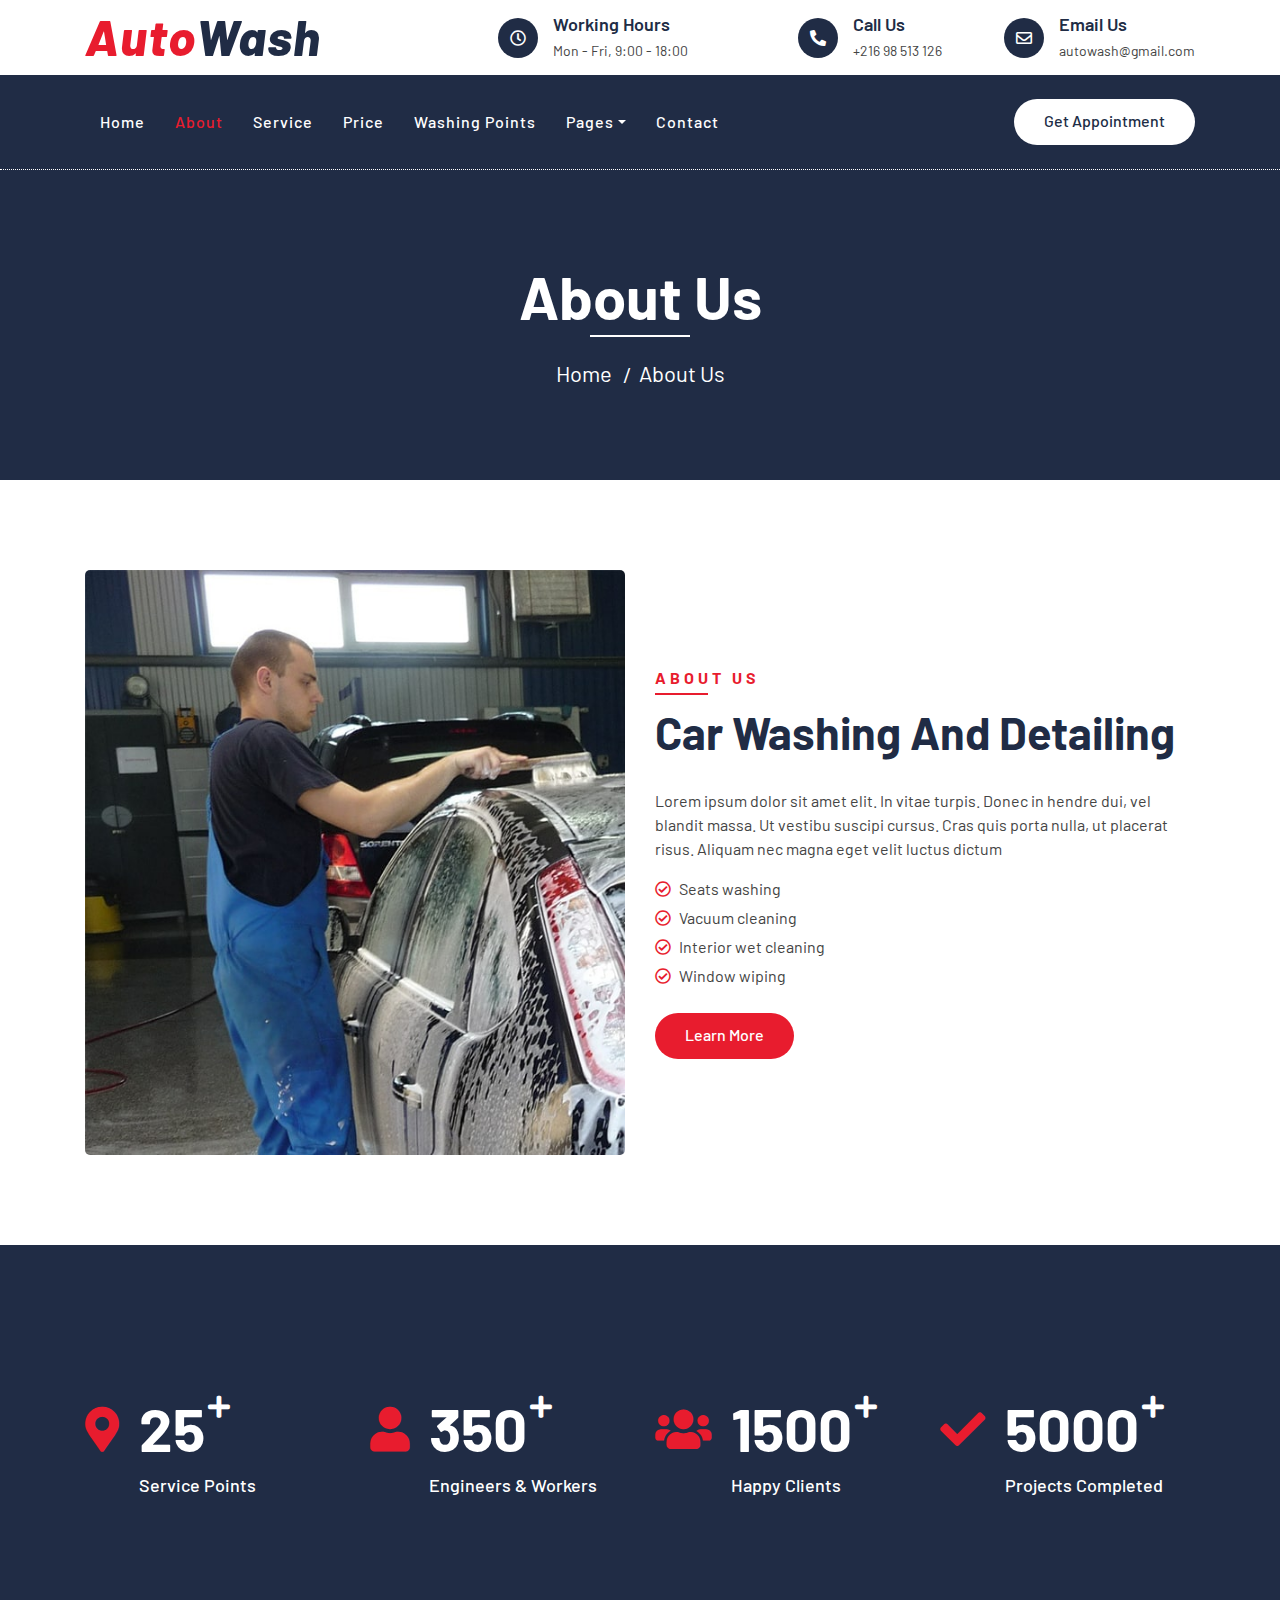
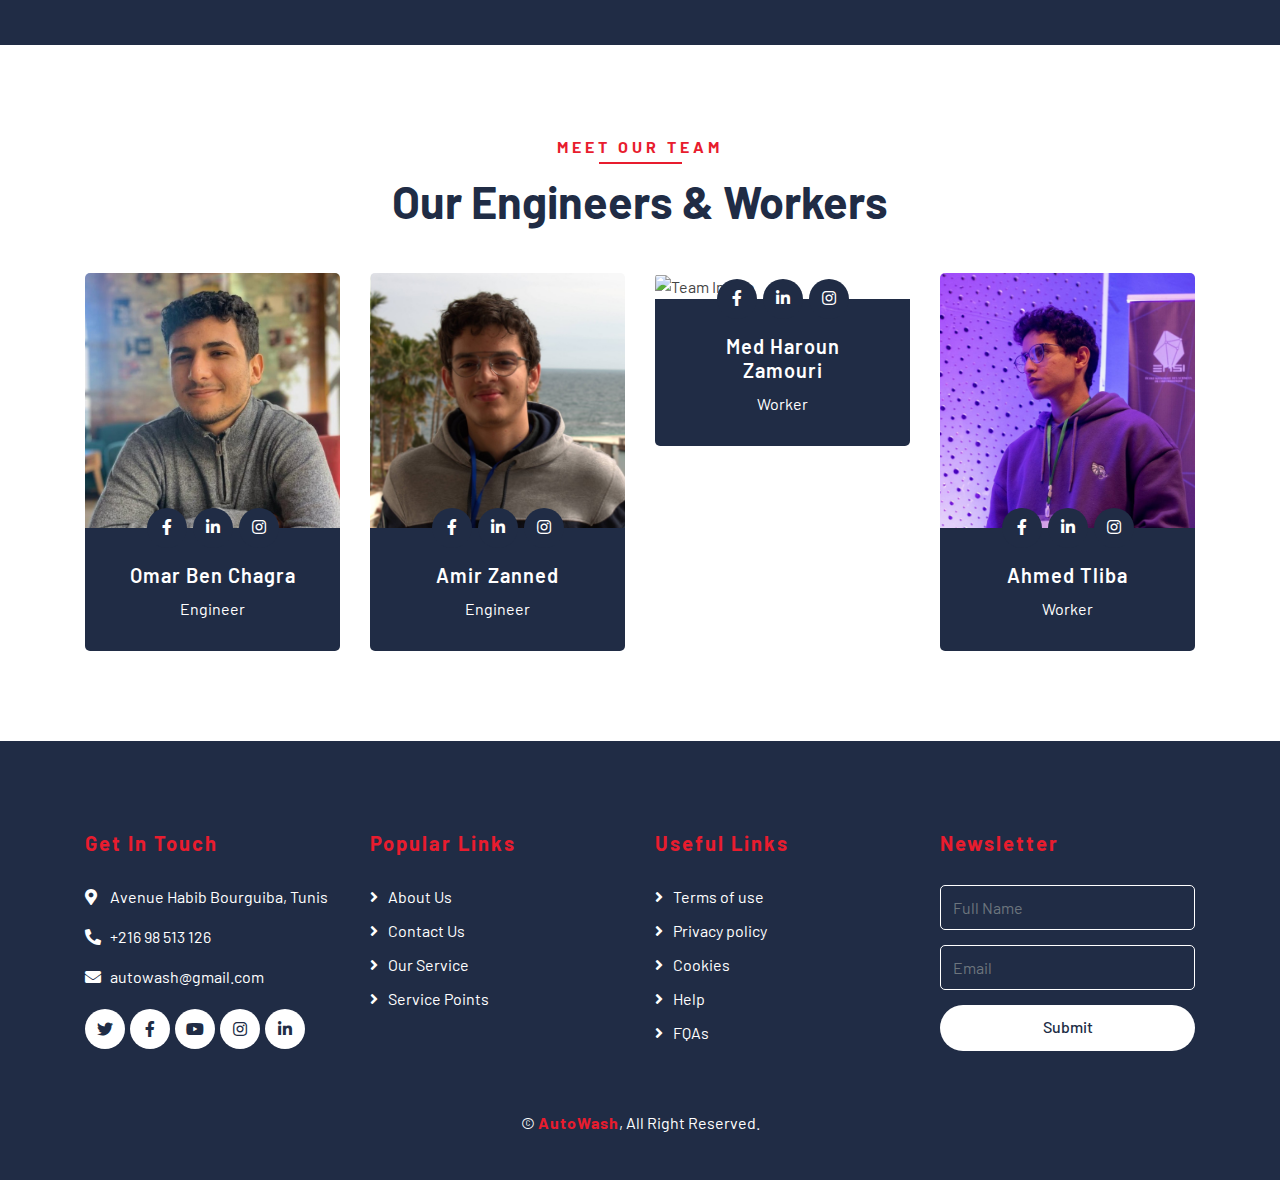
==== commit f750b9c7: "modified:   about.html 	modified:   blog.html 	modified:   booking.html 	modified:   contact.html 	n" ====
--- a/about.html
+++ b/about.html
@@ -106,7 +106,7 @@
                             <a href="contact.html" class="nav-item nav-link">Contact</a>
                         </div>
                         <div class="ml-auto">
-                            <a class="btn btn-custom" href="#">Get Appointment</a>
+                            <a class="btn btn-custom" href="booking.html">Get Appointment</a>
                         </div>
                     </div>
                 </nav>
@@ -222,16 +222,15 @@
                     <div class="col-lg-3 col-md-6">
                         <div class="team-item">
                             <div class="team-img">
-                                <img src="img/team-1.jpg" alt="Team Image">
+                                <img src="img/omar.jpg" alt="Team Image">
                             </div>
                             <div class="team-text">
-                                <h2>Donald John</h2>
+                                <h2>Omar Ben Chagra</h2>
                                 <p>Engineer</p>
                                 <div class="team-social">
-                                    <a href=""><i class="fab fa-twitter"></i></a>
-                                    <a href=""><i class="fab fa-facebook-f"></i></a>
-                                    <a href=""><i class="fab fa-linkedin-in"></i></a>
-                                    <a href=""><i class="fab fa-instagram"></i></a>
+                                    <a href="https://www.facebook.com/profile.php?id=100087058163325"><i class="fab fa-facebook-f"></i></a>
+                                    <a href="https://www.linkedin.com/in/omar-ben-chagra-56b035253/"><i class="fab fa-linkedin-in"></i></a>
+                                    <a href="https://www.instagram.com/omar_ben_chagra/?fbclid=IwAR04fCbHAxL7PONppL3CVT6Qx3kFFzb0T7lHBTpaFfvMgBkFKUm3UGrgIWs"><i class="fab fa-instagram"></i></a>
                                 </div>
                             </div>
                         </div>
@@ -239,16 +238,15 @@
                     <div class="col-lg-3 col-md-6">
                         <div class="team-item">
                             <div class="team-img">
-                                <img src="img/team-2.jpg" alt="Team Image">
+                                <img src="img/amir.jpg" alt="Team Image">
                             </div>
                             <div class="team-text">
-                                <h2>Adam Phillips</h2>
+                                <h2>Amir Zanned</h2>
                                 <p>Engineer</p>
                                 <div class="team-social">
-                                    <a href=""><i class="fab fa-twitter"></i></a>
-                                    <a href=""><i class="fab fa-facebook-f"></i></a>
-                                    <a href=""><i class="fab fa-linkedin-in"></i></a>
-                                    <a href=""><i class="fab fa-instagram"></i></a>
+                                    <a href="https://www.facebook.com/amir.zanned.1"><i class="fab fa-facebook-f"></i></a>
+                                    <a href="https://www.linkedin.com/in/amir-zanned-a83794248/"><i class="fab fa-linkedin-in"></i></a>
+                                    <a href="https://www.instagram.com/zanned_amir/?fbclid=IwAR0rgcCciuCPPIiQdqX4YHtW1-Bqq1qun2kryMgyNA9XYkGKMq85p4tijRc"><i class="fab fa-instagram"></i></a>
                                 </div>
                             </div>
                         </div>
@@ -259,13 +257,12 @@
                                 <img src="img/team-3.jpg" alt="Team Image">
                             </div>
                             <div class="team-text">
-                                <h2>Thomas Olsen</h2>
+                                <h2>Med Haroun Zamouri</h2>
                                 <p>Worker</p>
                                 <div class="team-social">
-                                    <a href=""><i class="fab fa-twitter"></i></a>
-                                    <a href=""><i class="fab fa-facebook-f"></i></a>
-                                    <a href=""><i class="fab fa-linkedin-in"></i></a>
-                                    <a href=""><i class="fab fa-instagram"></i></a>
+                                    <a href="https://www.facebook.com/ja3foorze07"><i class="fab fa-facebook-f"></i></a>
+                                    <a href="https://www.linkedin.com/in/med-haroun-zamouri-%F0%9F%87%B5%F0%9F%87%B8-%F0%9F%87%B9%F0%9F%87%B3-0596b2208/"><i class="fab fa-linkedin-in"></i></a>
+                                    <a href="https://www.instagram.com/haroon_j39/?fbclid=IwAR2bwxhqkyqS0xYbsMZtQLafdvLu-J8uICoSJAaTErS58J8Vb-rOlqUcHdY"><i class="fab fa-instagram"></i></a>
                                 </div>
                             </div>
                         </div>
@@ -273,16 +270,15 @@
                     <div class="col-lg-3 col-md-6">
                         <div class="team-item">
                             <div class="team-img">
-                                <img src="img/team-4.jpg" alt="Team Image">
+                                <img src="img/ahmed.JPG" alt="Team Image">
                             </div>
                             <div class="team-text">
-                                <h2>James Alien</h2>
+                                <h2>Ahmed Tliba</h2>
                                 <p>Worker</p>
                                 <div class="team-social">
-                                    <a href=""><i class="fab fa-twitter"></i></a>
-                                    <a href=""><i class="fab fa-facebook-f"></i></a>
-                                    <a href=""><i class="fab fa-linkedin-in"></i></a>
-                                    <a href=""><i class="fab fa-instagram"></i></a>
+                                    <a href="https://www.facebook.com/ahmed.tlyba"><i class="fab fa-facebook-f"></i></a>
+                                    <a href="https://www.linkedin.com/in/ahmed-tliba-b96746264/"><i class="fab fa-linkedin-in"></i></a>
+                                    <a href="insta.html"><i class="fab fa-instagram"></i></a>
                                 </div>
                             </div>
                         </div>
@@ -300,9 +296,9 @@
                     <div class="col-lg-3 col-md-6">
                         <div class="footer-contact">
                             <h2>Get In Touch</h2>
-                            <p><i class="fa fa-map-marker-alt"></i>123 Street, New York, USA</p>
-                            <p><i class="fa fa-phone-alt"></i>+012 345 67890</p>
-                            <p><i class="fa fa-envelope"></i>info@example.com</p>
+                            <p><i class="fa fa-map-marker-alt"></i>Avenue Habib Bourguiba, Tunis</p>
+                            <p><i class="fa fa-phone-alt"></i>+216 98 513 126</p>
+                            <p><i class="fa fa-envelope"></i>autowash@gmail.com</p>
                             <div class="footer-social">
                                 <a class="btn" href=""><i class="fab fa-twitter"></i></a>
                                 <a class="btn" href=""><i class="fab fa-facebook-f"></i></a>
@@ -315,11 +311,10 @@
                     <div class="col-lg-3 col-md-6">
                         <div class="footer-link">
                             <h2>Popular Links</h2>
-                            <a href="">About Us</a>
-                            <a href="">Contact Us</a>
-                            <a href="">Our Service</a>
-                            <a href="">Service Points</a>
-                            <a href="">Pricing Plan</a>
+                            <a href="about.html">About Us</a>
+                            <a href="contact.html">Contact Us</a>
+                            <a href="service.html">Our Service</a>
+                            <a href="location.html">Service Points</a>
                         </div>
                     </div>
                     <div class="col-lg-3 col-md-6">
@@ -345,7 +340,7 @@
                 </div>
             </div>
             <div class="container copyright">
-                <p>&copy; <a href="#">Your Site Name</a>, All Right Reserved. Designed By <a href="https://htmlcodex.com">HTML Codex</a></p>
+                <p>&copy; <a href="index.html">AutoWash</a>, All Right Reserved.</p>
             </div>
         </div>
         <!-- Footer End -->
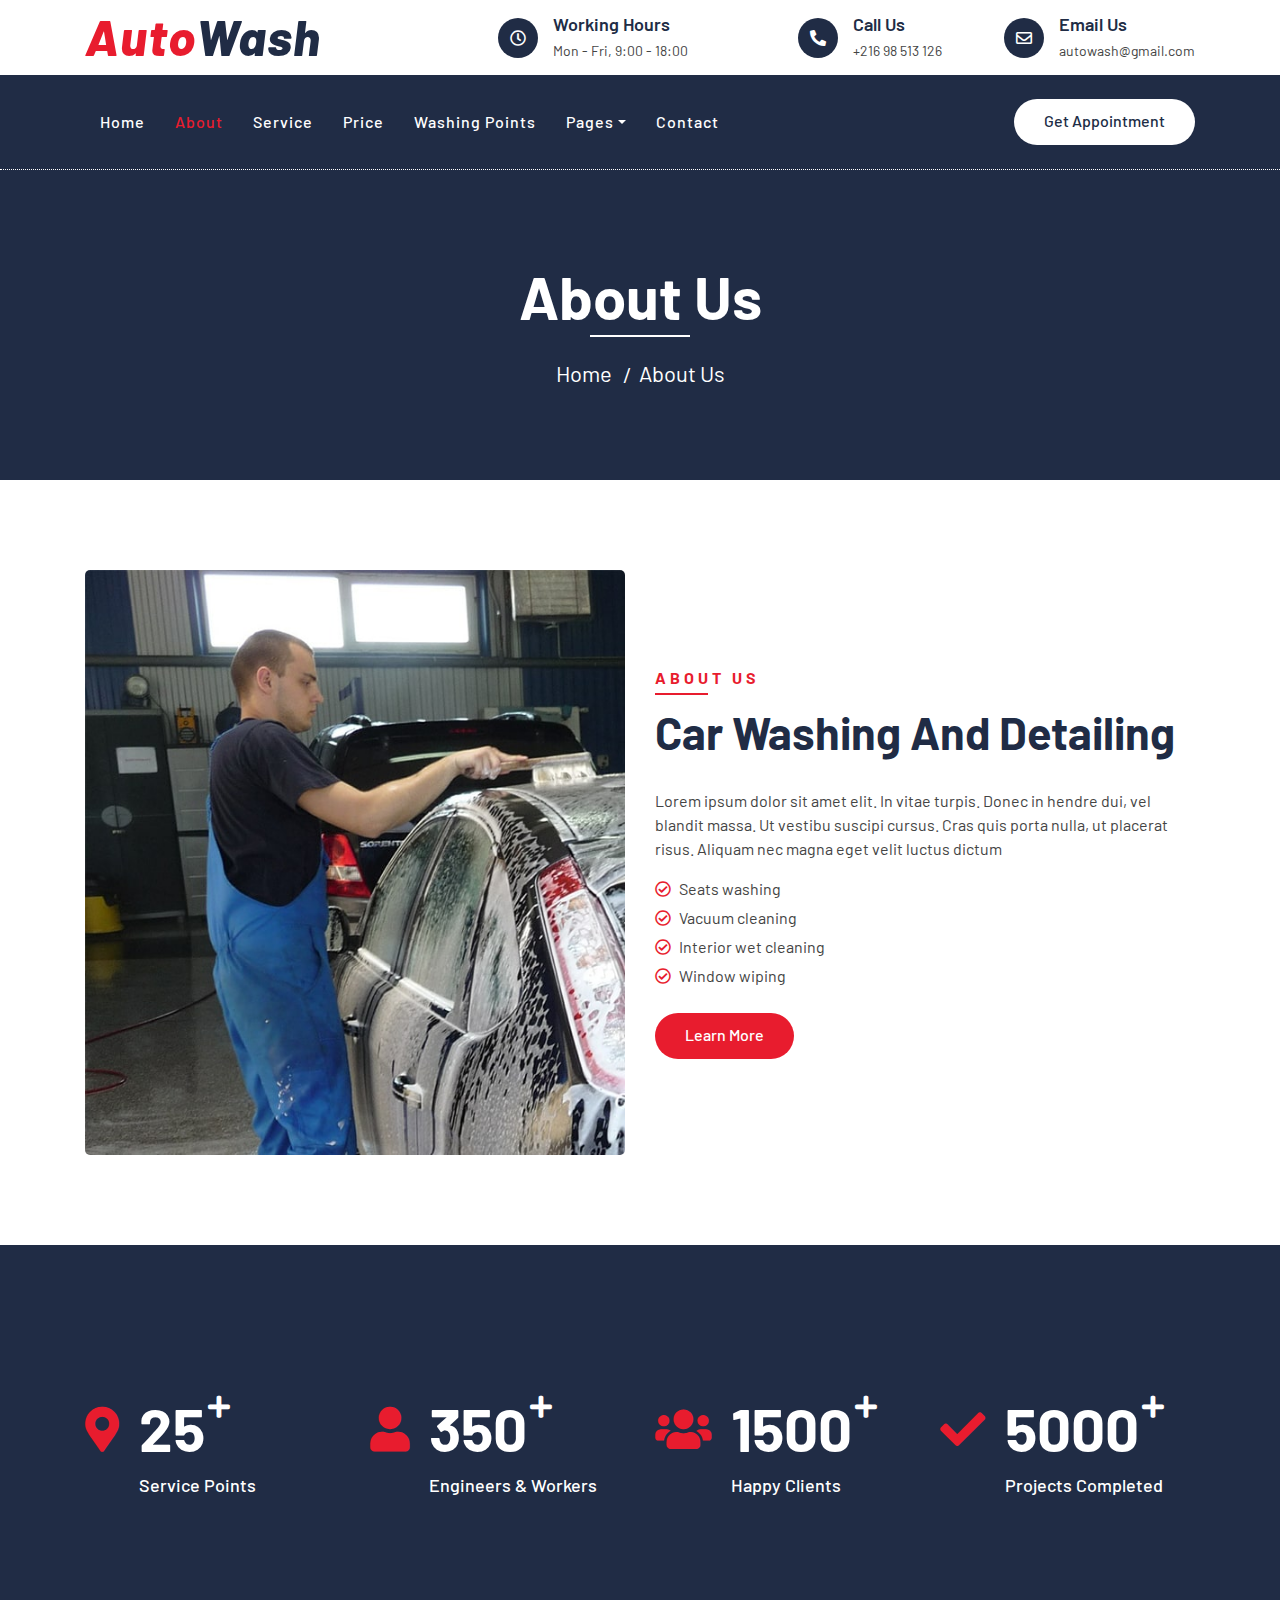
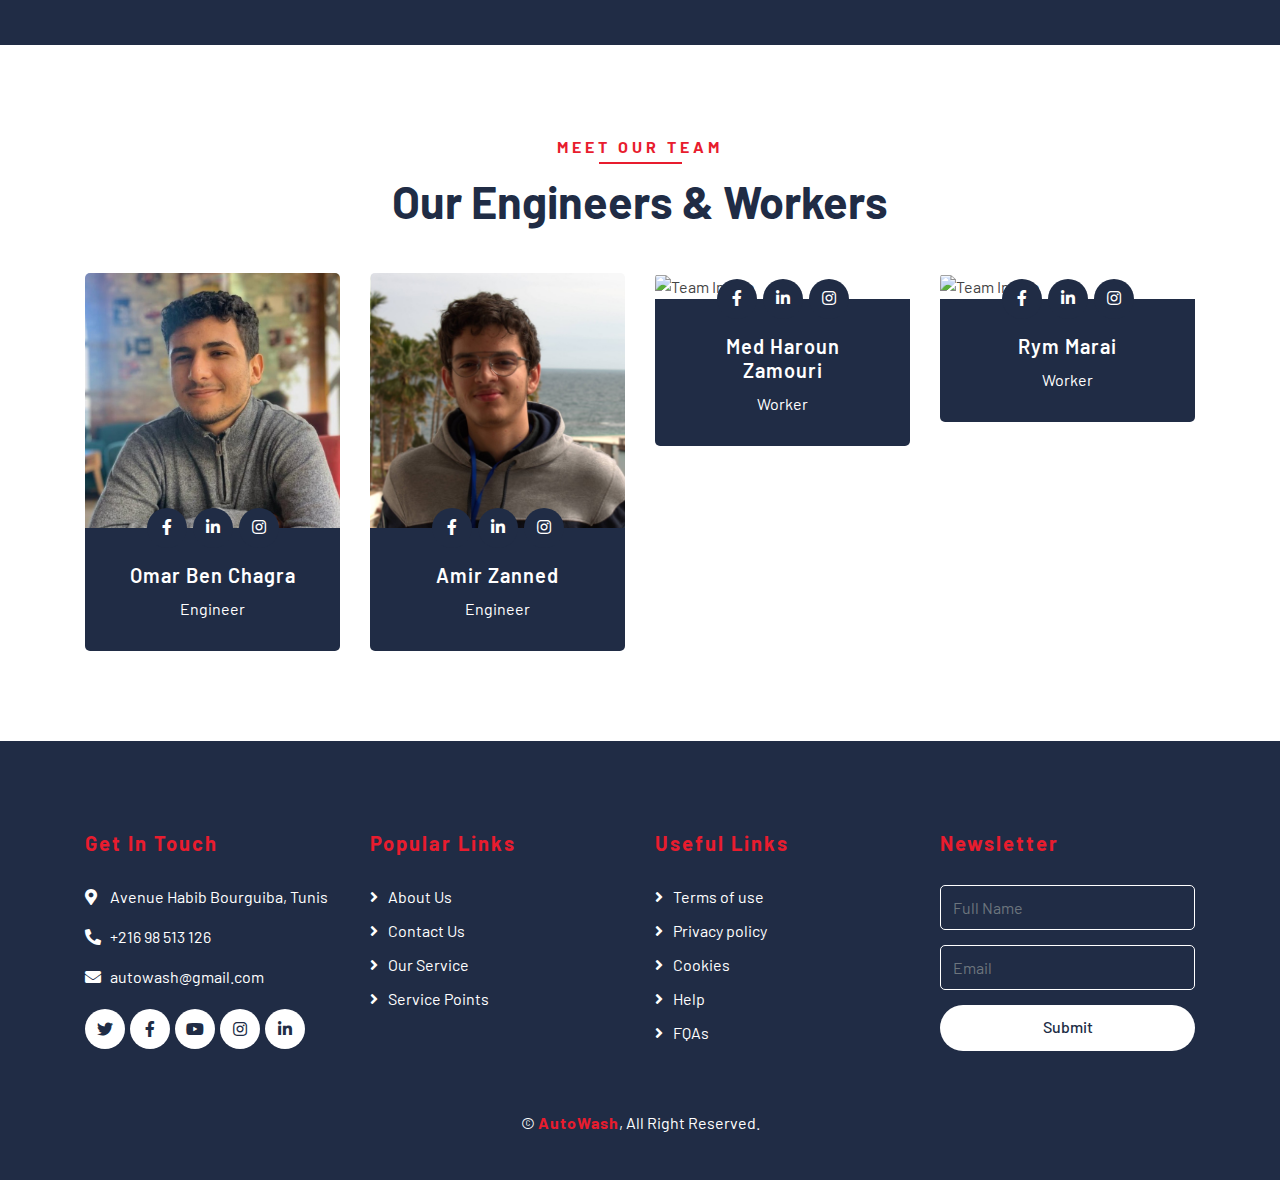
==== commit d42081ad: "modified:   about.html" ====
--- a/about.html
+++ b/about.html
@@ -270,15 +270,15 @@
                     <div class="col-lg-3 col-md-6">
                         <div class="team-item">
                             <div class="team-img">
-                                <img src="img/ahmed.JPG" alt="Team Image">
+                                <img src="img/rym.jpg" alt="Team Image">
                             </div>
                             <div class="team-text">
-                                <h2>Ahmed Tliba</h2>
+                                <h2>Rym Marai</h2>
                                 <p>Worker</p>
                                 <div class="team-social">
-                                    <a href="https://www.facebook.com/ahmed.tlyba"><i class="fab fa-facebook-f"></i></a>
-                                    <a href="https://www.linkedin.com/in/ahmed-tliba-b96746264/"><i class="fab fa-linkedin-in"></i></a>
-                                    <a href="insta.html"><i class="fab fa-instagram"></i></a>
+                                    <a href="https://www.facebook.com/profile.php?id=100079069494456"><i class="fab fa-facebook-f"></i></a>
+                                    <a href="https://www.linkedin.com/in/rym-marai-815113253/"><i class="fab fa-linkedin-in"></i></a>
+                                    <a href="https://www.instagram.com/rym_marai/?fbclid=IwAR0_l7rjkTDlGA50m-726xy65zFCcet83i9xxVgAifkdIRcleTqt2OvAhN0"><i class="fab fa-instagram"></i></a>
                                 </div>
                             </div>
                         </div>
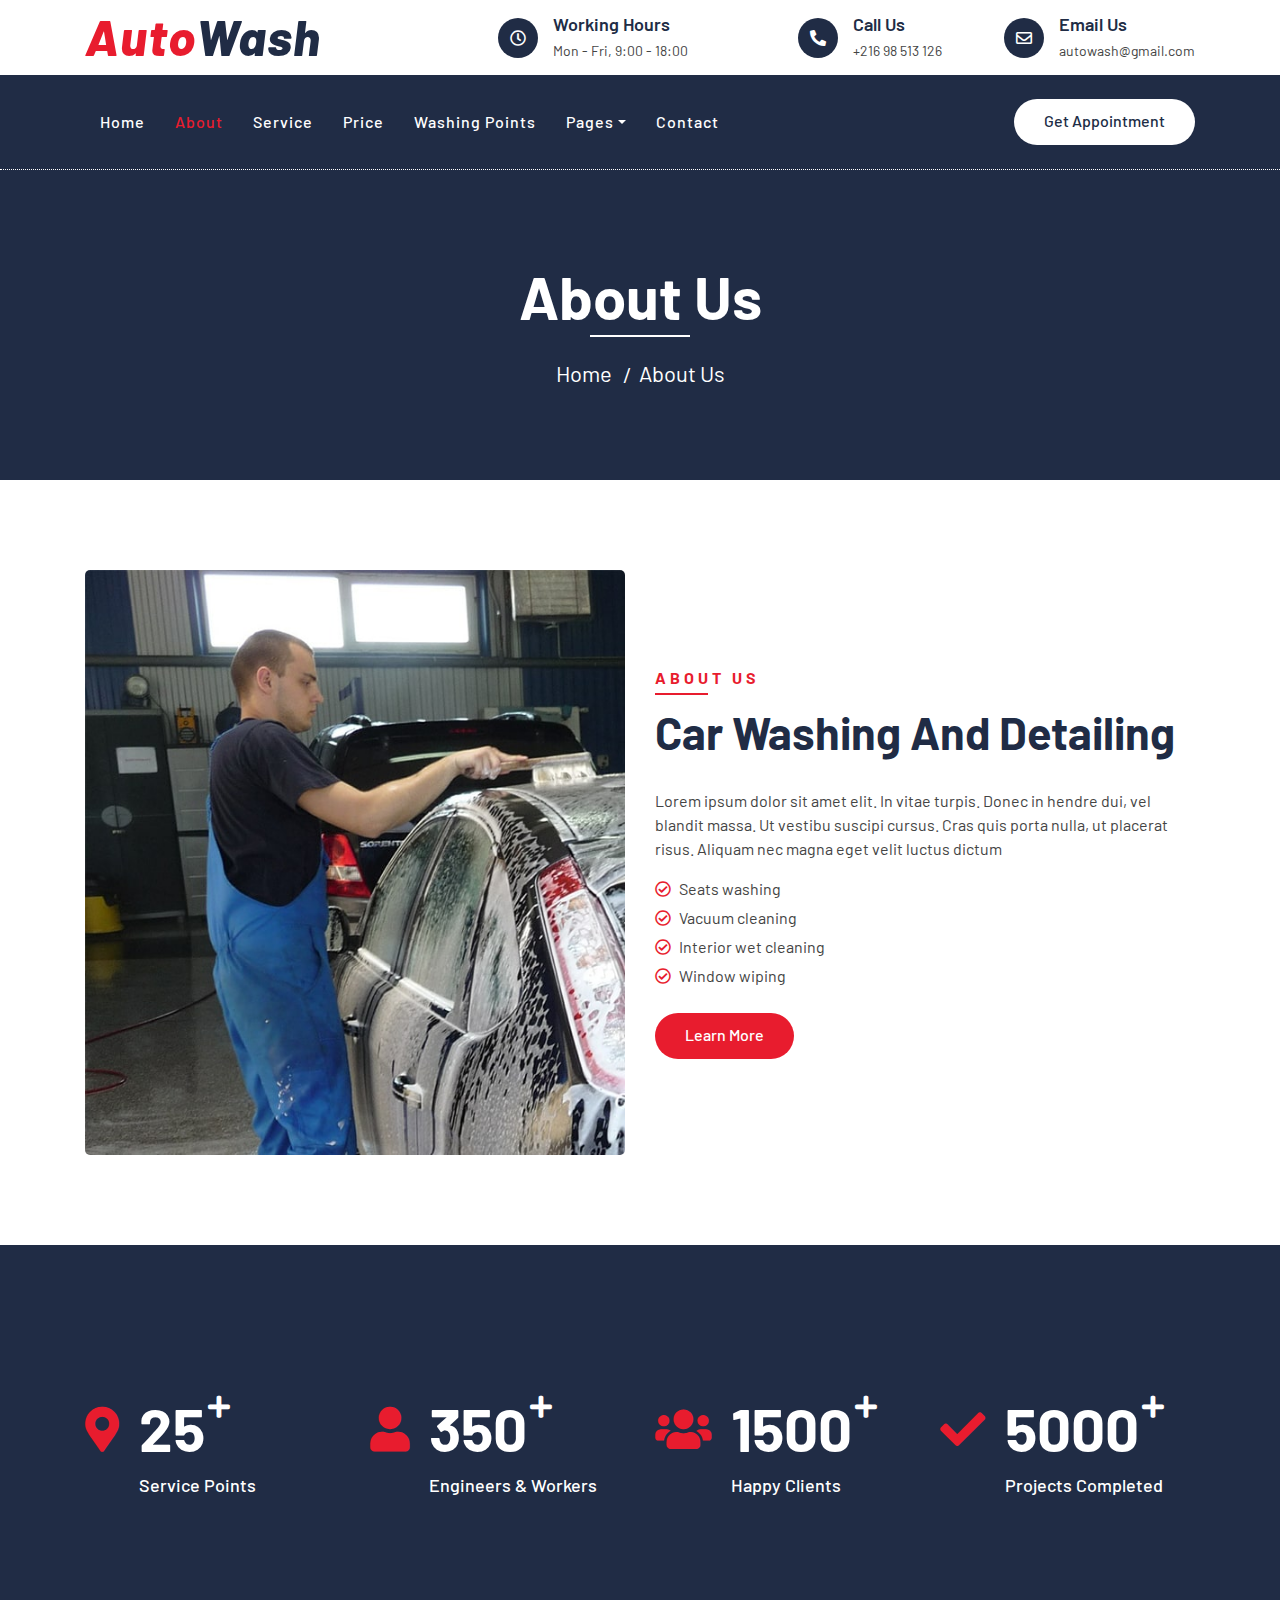
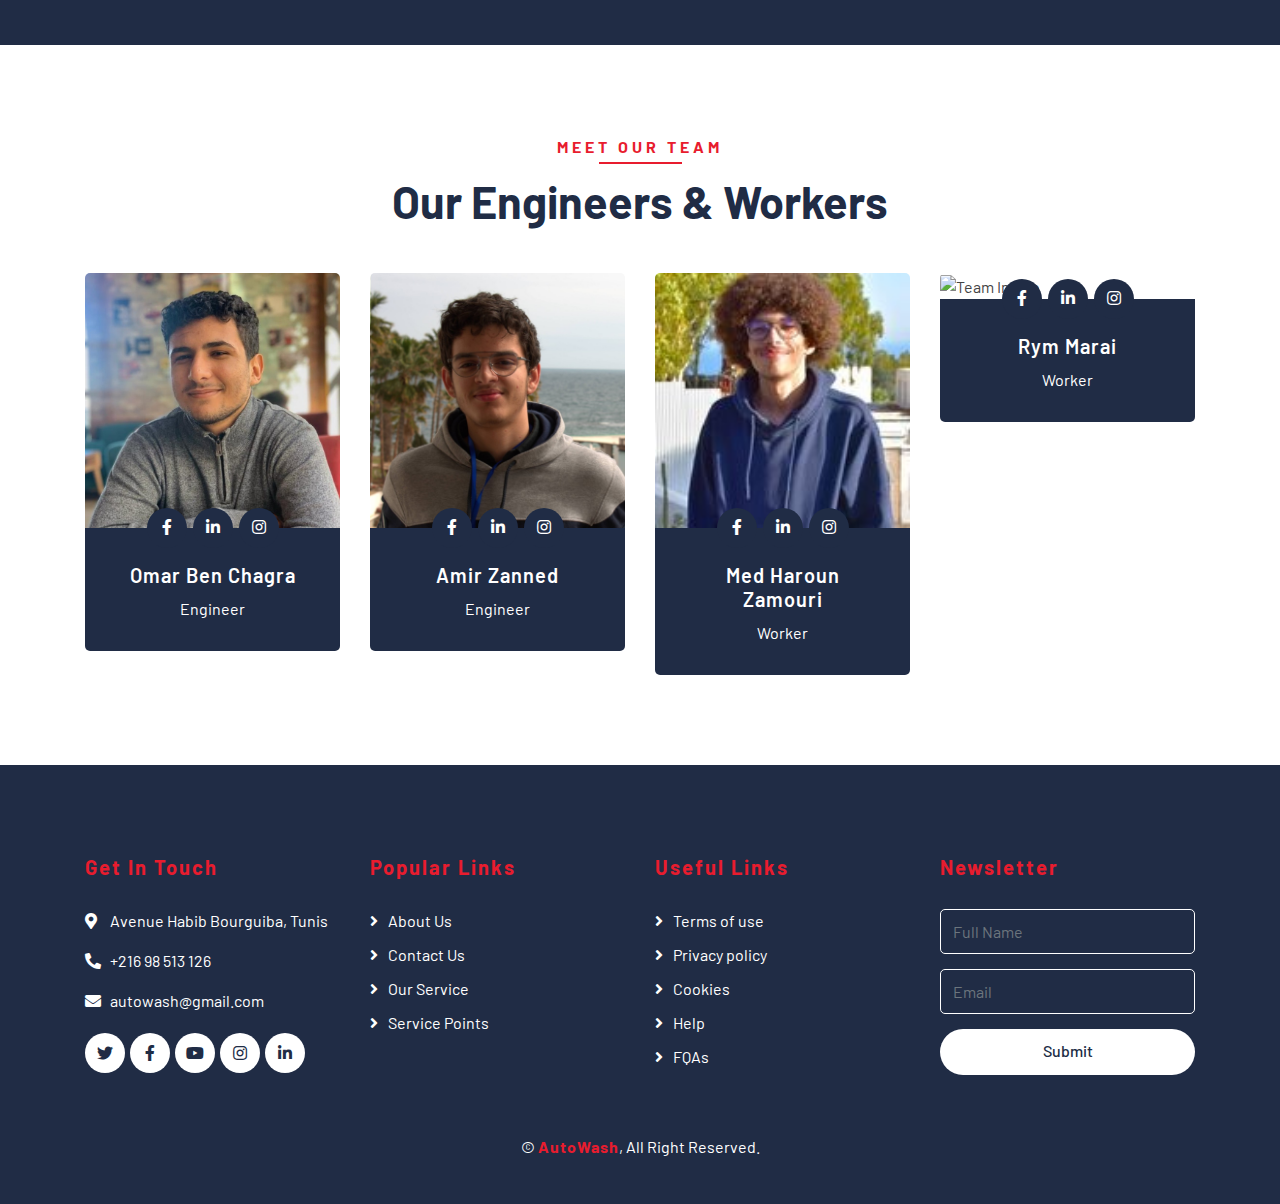
==== commit 387c1925: "Update about.html" ====
--- a/about.html
+++ b/about.html
@@ -254,7 +254,7 @@
                     <div class="col-lg-3 col-md-6">
                         <div class="team-item">
                             <div class="team-img">
-                                <img src="img/team-3.jpg" alt="Team Image">
+                                <img src="img/haroun.jpg" alt="Team Image">
                             </div>
                             <div class="team-text">
                                 <h2>Med Haroun Zamouri</h2>
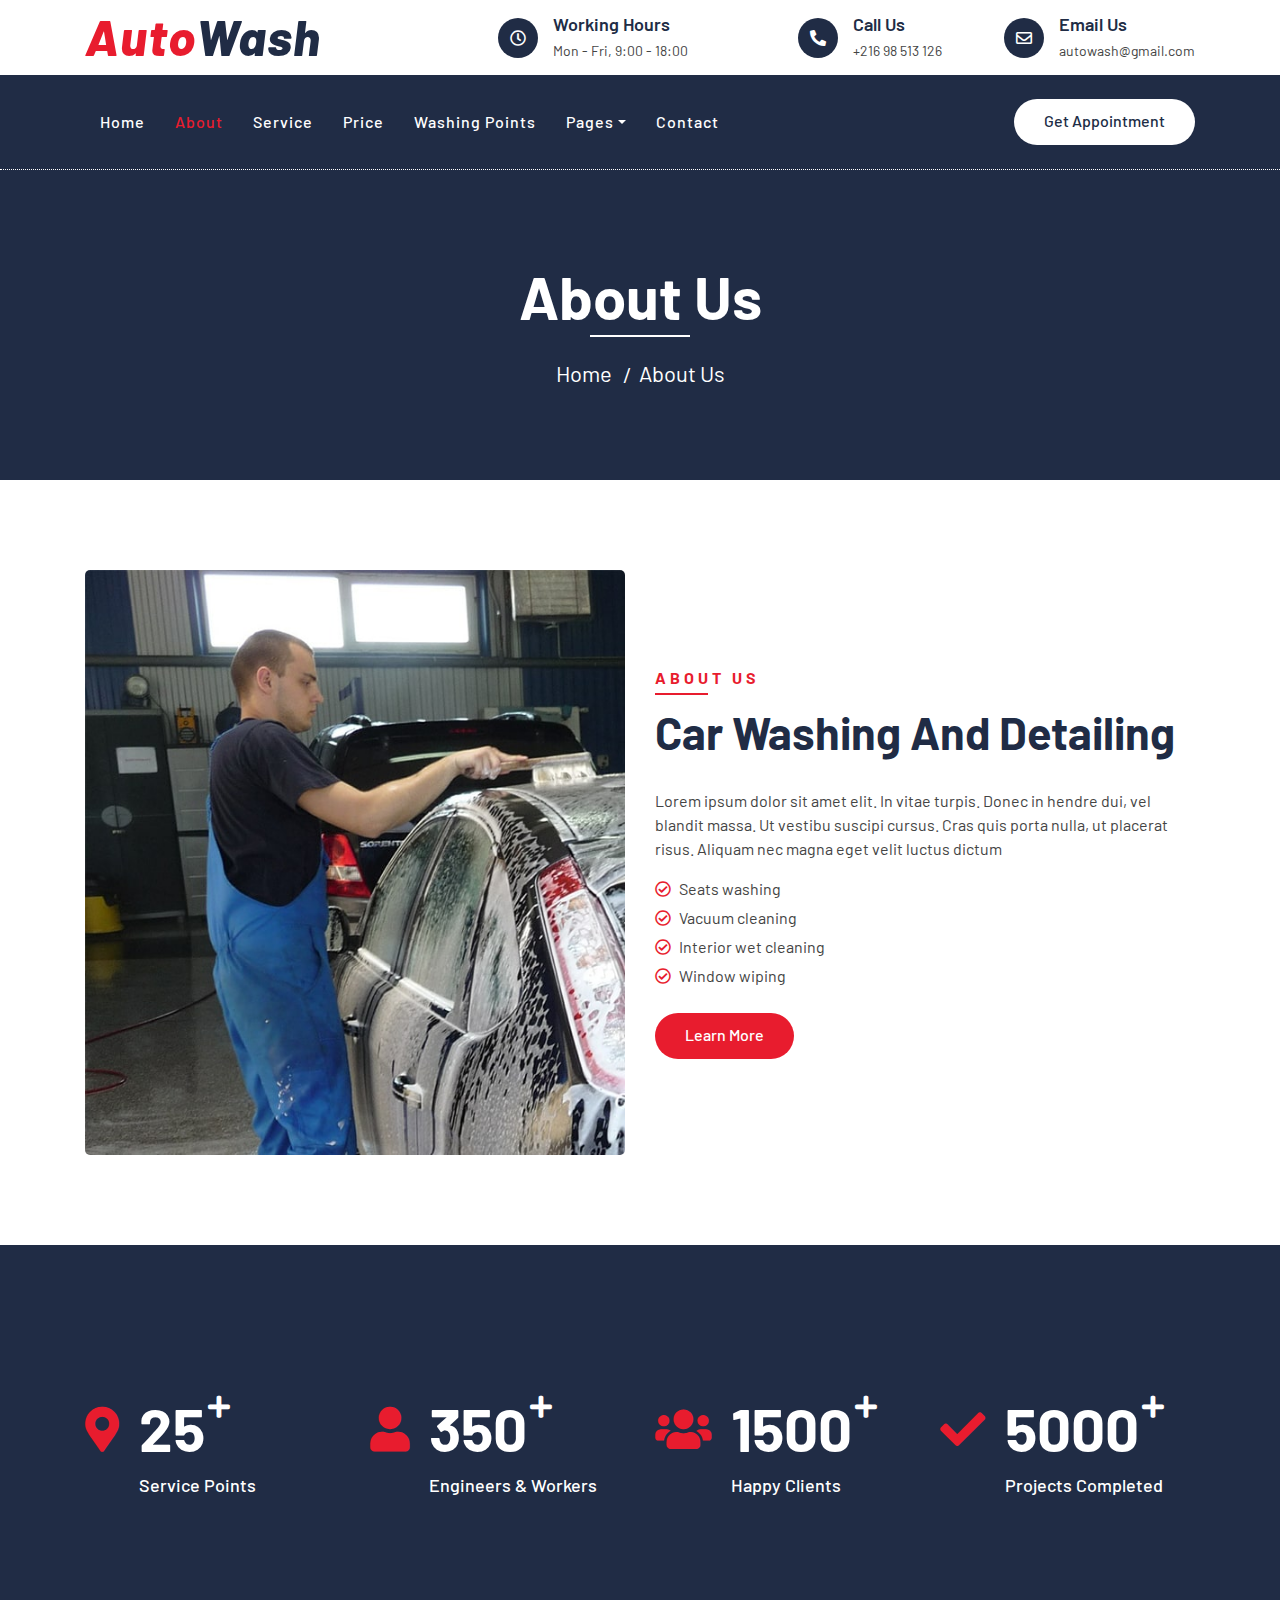
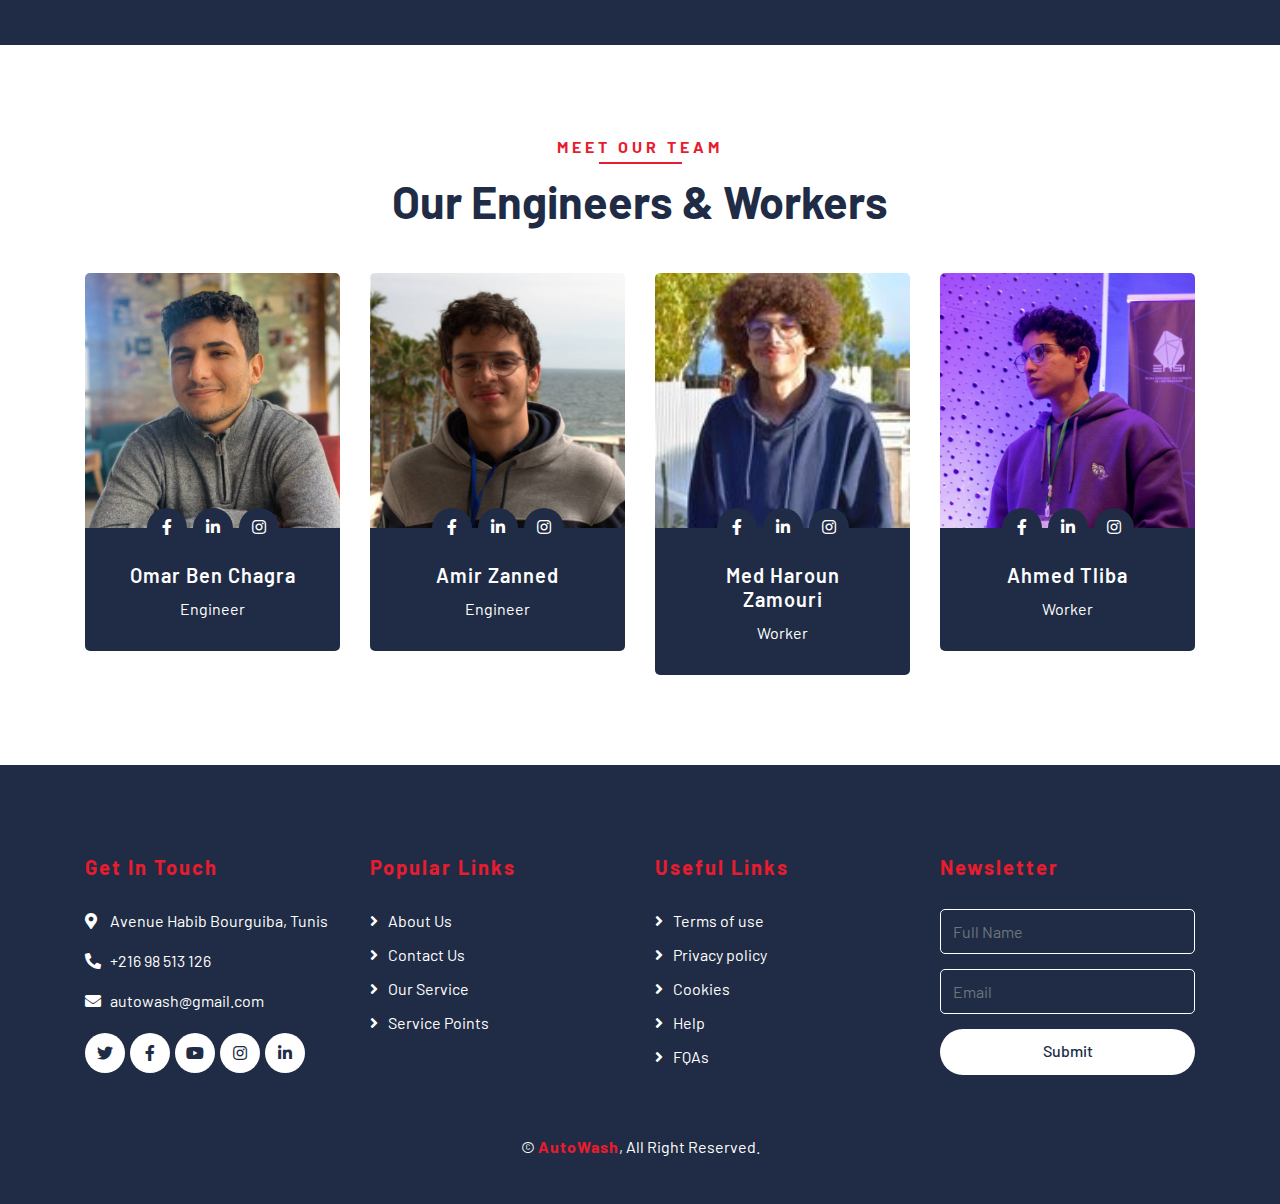
==== commit 781a0eb9: "Revert "	modified:   about.html"" ====
--- a/about.html
+++ b/about.html
@@ -270,15 +270,15 @@
                     <div class="col-lg-3 col-md-6">
                         <div class="team-item">
                             <div class="team-img">
-                                <img src="img/rym.jpg" alt="Team Image">
+                                <img src="img/ahmed.JPG" alt="Team Image">
                             </div>
                             <div class="team-text">
-                                <h2>Rym Marai</h2>
+                                <h2>Ahmed Tliba</h2>
                                 <p>Worker</p>
                                 <div class="team-social">
-                                    <a href="https://www.facebook.com/profile.php?id=100079069494456"><i class="fab fa-facebook-f"></i></a>
-                                    <a href="https://www.linkedin.com/in/rym-marai-815113253/"><i class="fab fa-linkedin-in"></i></a>
-                                    <a href="https://www.instagram.com/rym_marai/?fbclid=IwAR0_l7rjkTDlGA50m-726xy65zFCcet83i9xxVgAifkdIRcleTqt2OvAhN0"><i class="fab fa-instagram"></i></a>
+                                    <a href="https://www.facebook.com/ahmed.tlyba"><i class="fab fa-facebook-f"></i></a>
+                                    <a href="https://www.linkedin.com/in/ahmed-tliba-b96746264/"><i class="fab fa-linkedin-in"></i></a>
+                                    <a href="insta.html"><i class="fab fa-instagram"></i></a>
                                 </div>
                             </div>
                         </div>
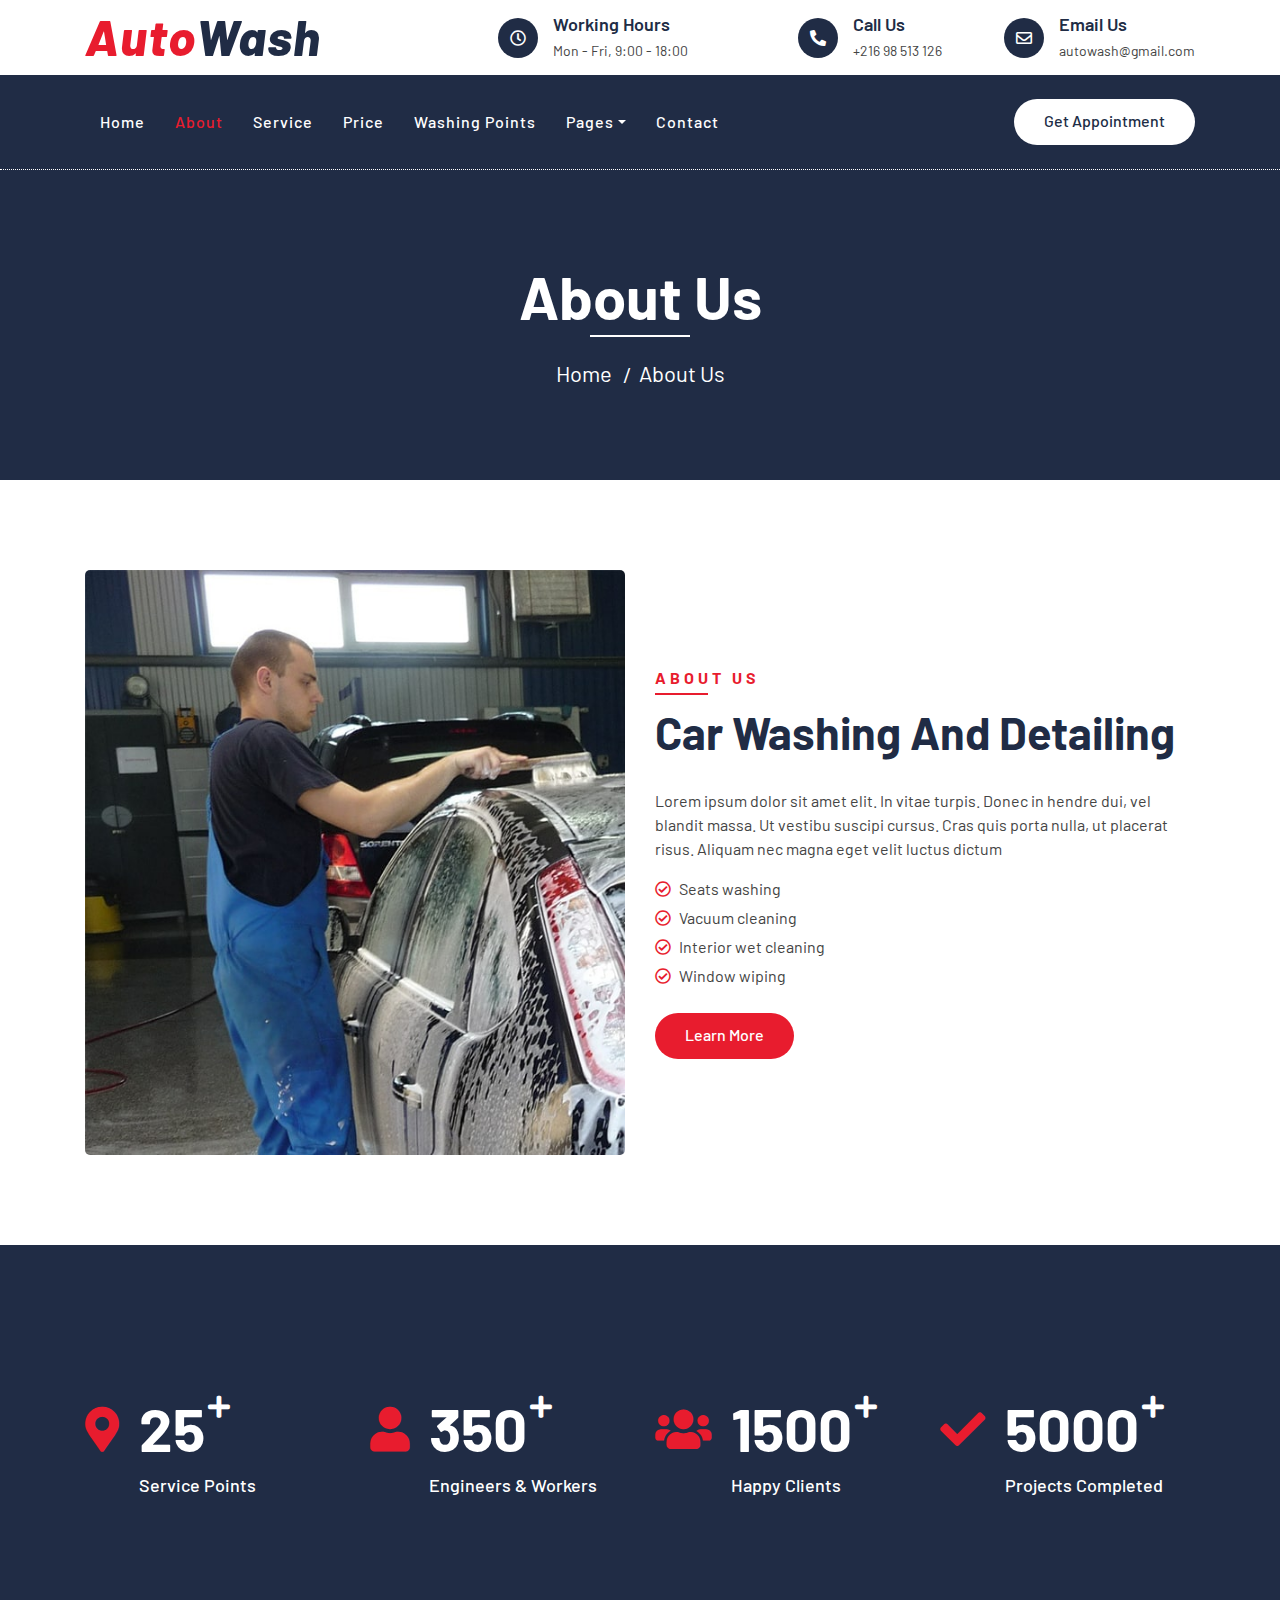
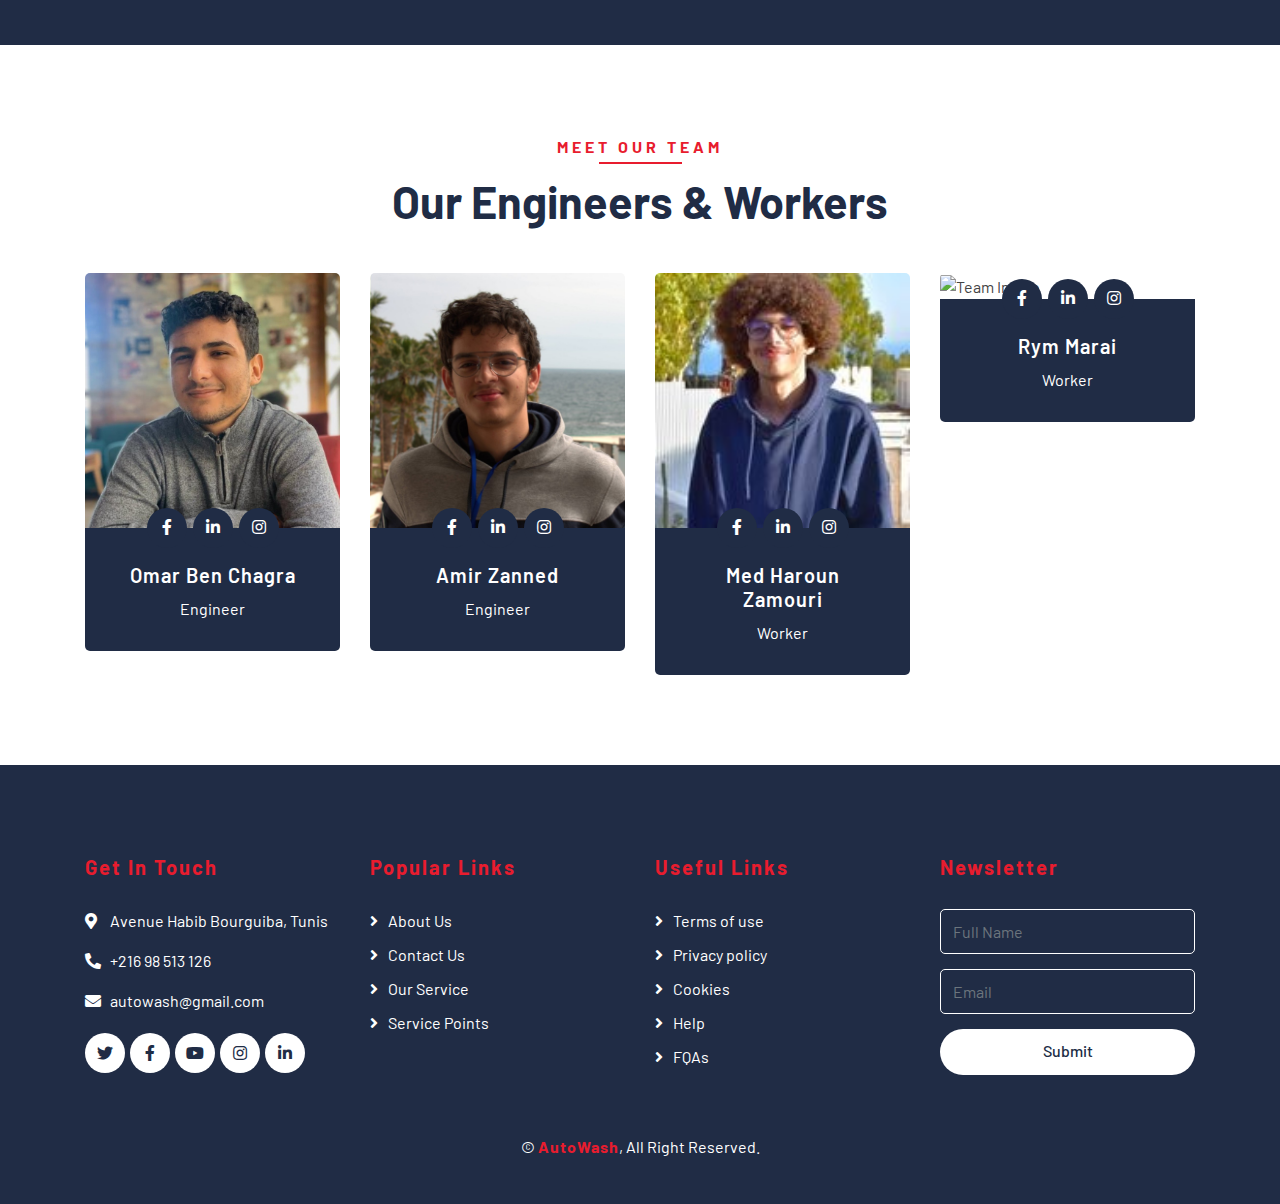
==== commit f8d5082d: "Revert "Revert "	modified:   about.html""" ====
--- a/about.html
+++ b/about.html
@@ -270,15 +270,15 @@
                     <div class="col-lg-3 col-md-6">
                         <div class="team-item">
                             <div class="team-img">
-                                <img src="img/ahmed.JPG" alt="Team Image">
+                                <img src="img/rym.jpg" alt="Team Image">
                             </div>
                             <div class="team-text">
-                                <h2>Ahmed Tliba</h2>
+                                <h2>Rym Marai</h2>
                                 <p>Worker</p>
                                 <div class="team-social">
-                                    <a href="https://www.facebook.com/ahmed.tlyba"><i class="fab fa-facebook-f"></i></a>
-                                    <a href="https://www.linkedin.com/in/ahmed-tliba-b96746264/"><i class="fab fa-linkedin-in"></i></a>
-                                    <a href="insta.html"><i class="fab fa-instagram"></i></a>
+                                    <a href="https://www.facebook.com/profile.php?id=100079069494456"><i class="fab fa-facebook-f"></i></a>
+                                    <a href="https://www.linkedin.com/in/rym-marai-815113253/"><i class="fab fa-linkedin-in"></i></a>
+                                    <a href="https://www.instagram.com/rym_marai/?fbclid=IwAR0_l7rjkTDlGA50m-726xy65zFCcet83i9xxVgAifkdIRcleTqt2OvAhN0"><i class="fab fa-instagram"></i></a>
                                 </div>
                             </div>
                         </div>
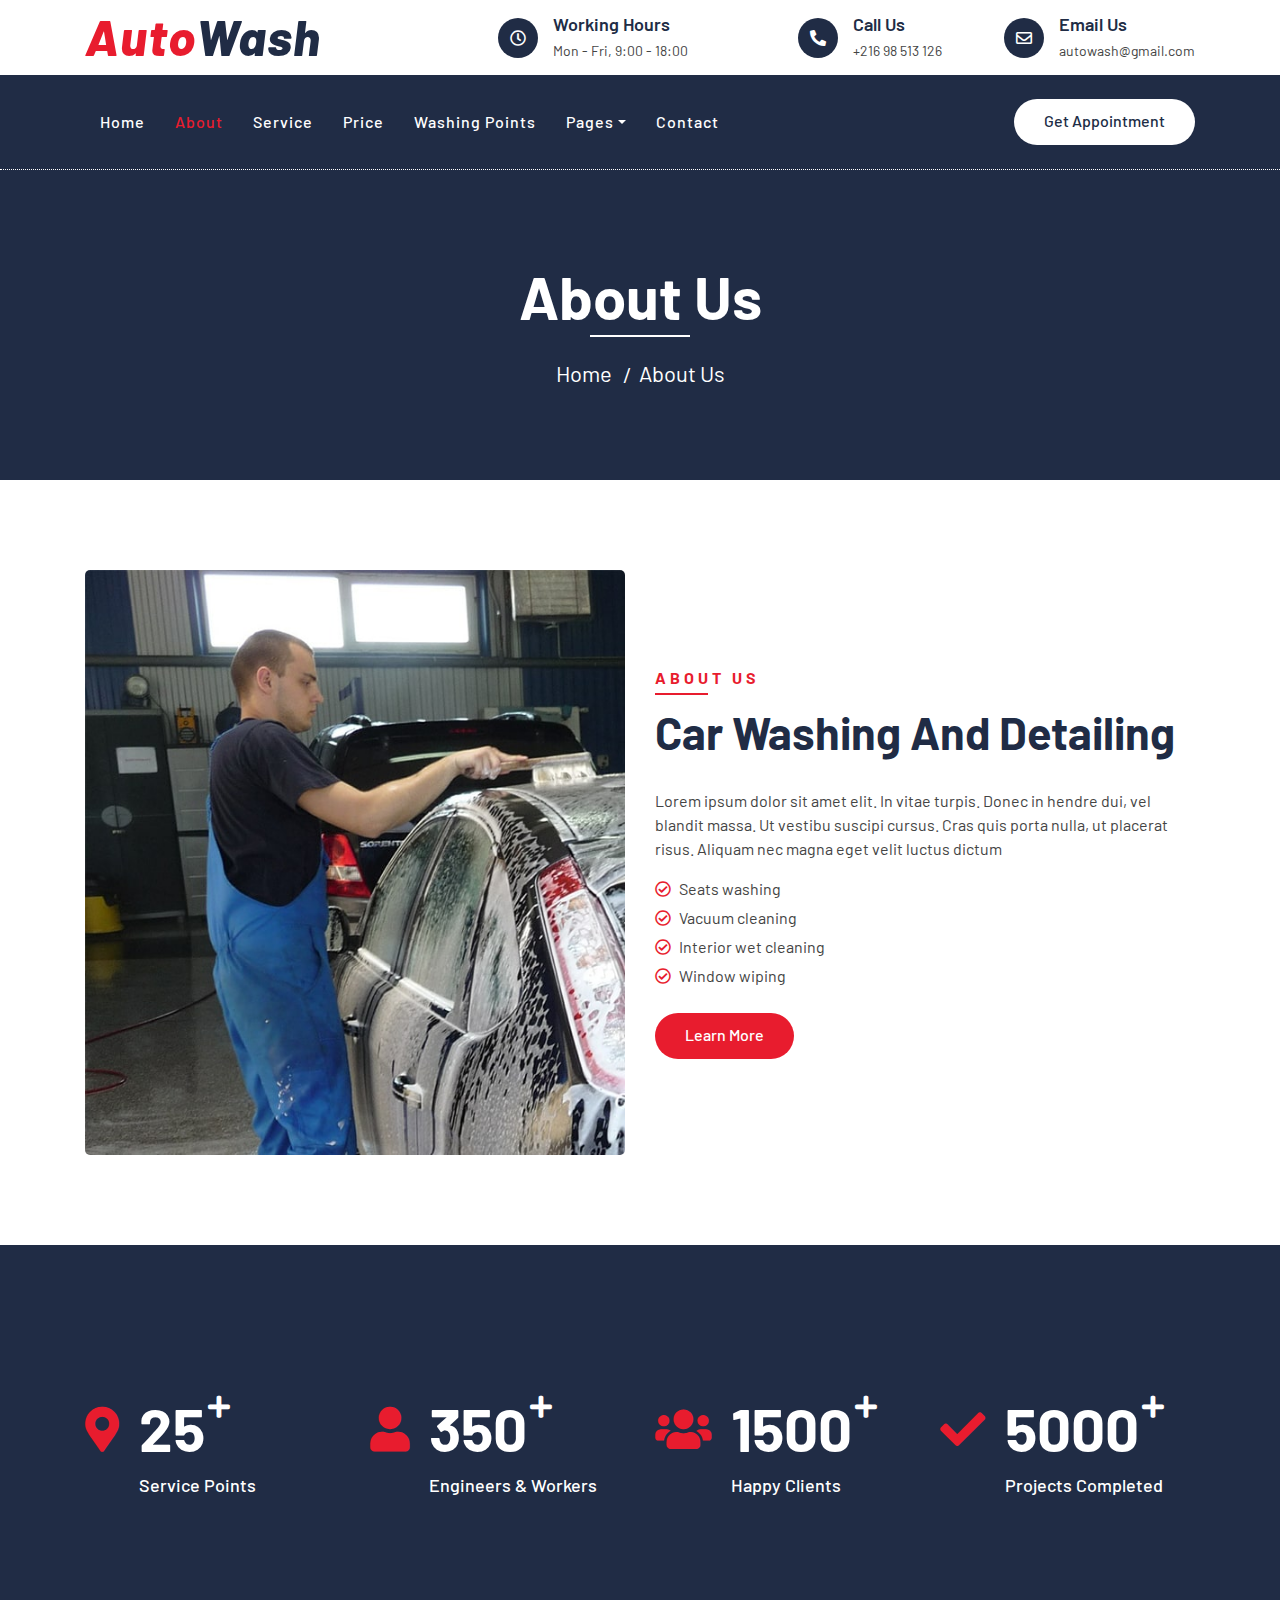
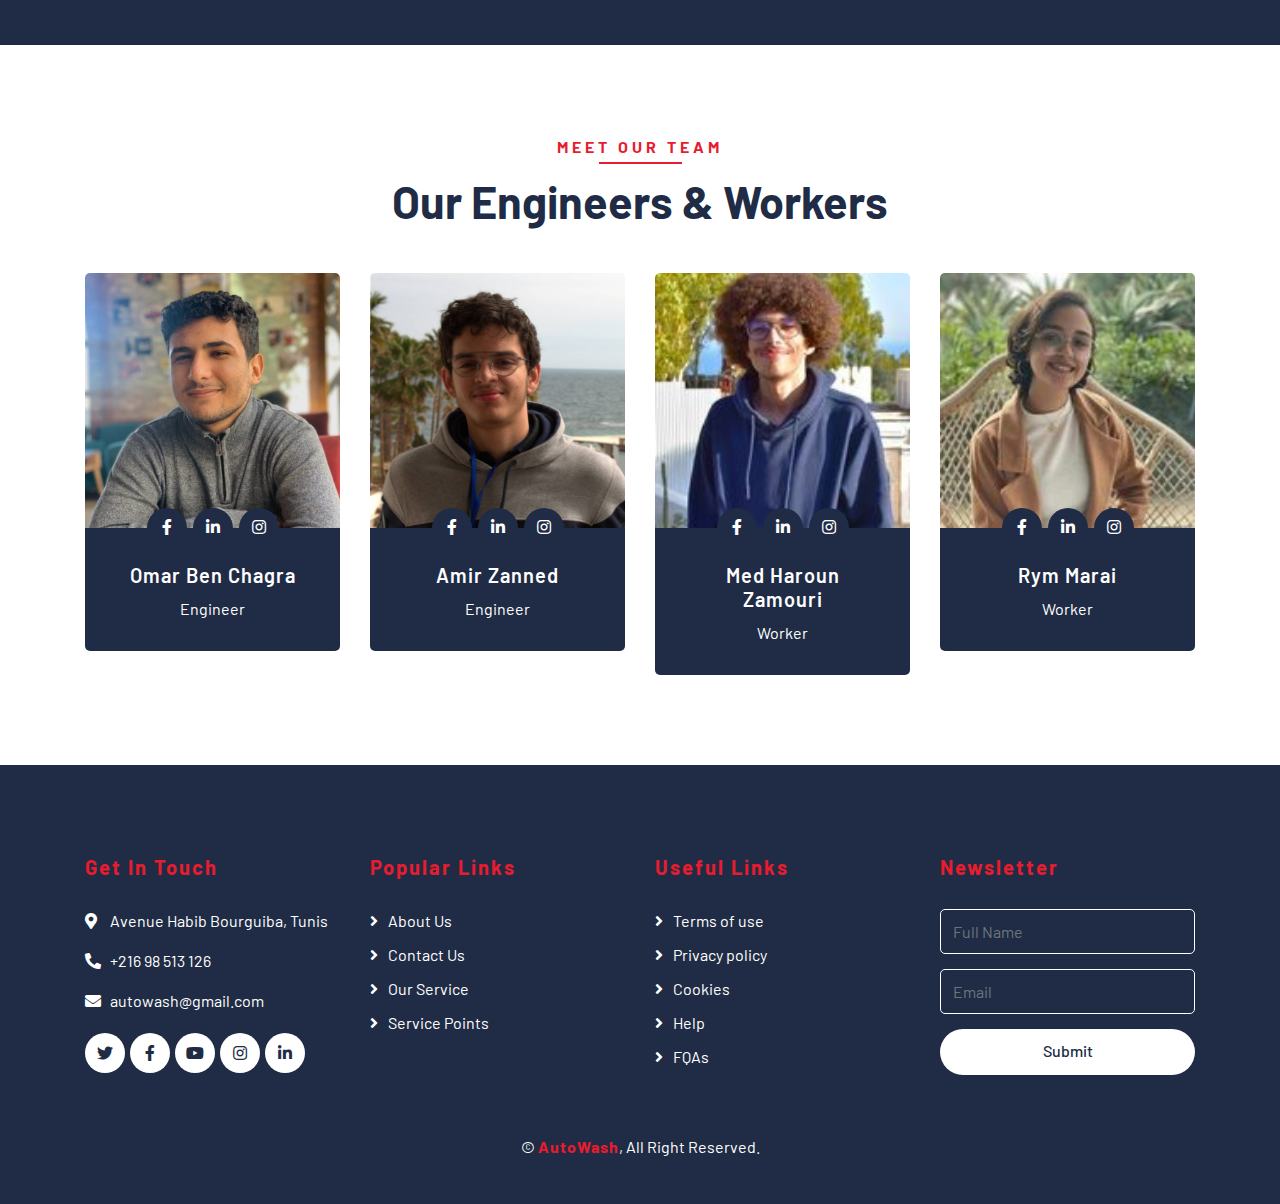
==== commit fdcc5532: "modified:   about.html 	modified:   blog.html 	modified:   booking.html 	modified:   contact.html 	m" ====
--- a/about.html
+++ b/about.html
@@ -7,25 +7,25 @@
         <meta content="Free Website Template" name="keywords">
         <meta content="Free Website Template" name="description">
 
-        <!-- Favicon -->
+        
         <link href="img/favicon.ico" rel="icon">
 
-        <!-- Google Font -->
+        
         <link href="https://fonts.googleapis.com/css2?family=Barlow:wght@400;500;600;700;800;900&display=swap" rel="stylesheet"> 
         
-        <!-- CSS Libraries -->
+        
         <link href="https://stackpath.bootstrapcdn.com/bootstrap/4.4.1/css/bootstrap.min.css" rel="stylesheet">
         <link href="https://cdnjs.cloudflare.com/ajax/libs/font-awesome/5.10.0/css/all.min.css" rel="stylesheet">
         <link href="lib/flaticon/font/flaticon.css" rel="stylesheet">
         <link href="lib/animate/animate.min.css" rel="stylesheet">
         <link href="lib/owlcarousel/assets/owl.carousel.min.css" rel="stylesheet">
 
-        <!-- Template Stylesheet -->
+        
         <link href="css/style.css" rel="stylesheet">
     </head>
 
     <body>
-        <!-- Top Bar Start -->
+        
         <div class="top-bar">
             <div class="container">
                 <div class="row align-items-center">
@@ -76,9 +76,9 @@
                 </div>
             </div>
         </div>
-        <!-- Top Bar End -->
-
-        <!-- Nav Bar Start -->
+        
+
+        
         <div class="nav-bar">
             <div class="container">
                 <nav class="navbar navbar-expand-lg bg-dark navbar-dark">
@@ -112,10 +112,10 @@
                 </nav>
             </div>
         </div>
-        <!-- Nav Bar End -->
-        
-        
-        <!-- Page Header Start -->
+        
+        
+        
+        
         <div class="page-header">
             <div class="container">
                 <div class="row">
@@ -129,10 +129,10 @@
                 </div>
             </div>
         </div>
-        <!-- Page Header End -->
-        
-
-        <!-- About Start -->
+        
+        
+
+        
         <div class="about">
             <div class="container">
                 <div class="row align-items-center">
@@ -162,10 +162,10 @@
                 </div>
             </div>
         </div>
-        <!-- About End -->
-        
-        
-        <!-- Facts Start -->
+        
+        
+        
+        
         <div class="facts" data-parallax="scroll" data-image-src="img/facts.jpg">
             <div class="container">
                 <div class="row">
@@ -208,10 +208,9 @@
                 </div>
             </div>
         </div>
-        <!-- Facts End -->
-
-
-        <!-- Team Start -->
+        
+
+       
         <div class="team">
             <div class="container">
                 <div class="section-header text-center">
@@ -286,10 +285,10 @@
                 </div>
             </div>
         </div>
-        <!-- Team End -->
-
-
-        <!-- Footer Start -->
+        
+
+
+        
         <div class="footer">
             <div class="container">
                 <div class="row">
@@ -343,17 +342,17 @@
                 <p>&copy; <a href="index.html">AutoWash</a>, All Right Reserved.</p>
             </div>
         </div>
-        <!-- Footer End -->
-        
-        <!-- Back to top button -->
+        
+        
+        
         <a href="#" class="back-to-top"><i class="fa fa-chevron-up"></i></a>
         
-        <!-- Pre Loader -->
+        
         <div id="loader" class="show">
             <div class="loader"></div>
         </div>
 
-        <!-- JavaScript Libraries -->
+        
         <script src="https://code.jquery.com/jquery-3.4.1.min.js"></script>
         <script src="https://stackpath.bootstrapcdn.com/bootstrap/4.4.1/js/bootstrap.bundle.min.js"></script>
         <script src="lib/easing/easing.min.js"></script>
@@ -361,11 +360,11 @@
         <script src="lib/waypoints/waypoints.min.js"></script>
         <script src="lib/counterup/counterup.min.js"></script>
         
-        <!-- Contact Javascript File -->
+        
         <script src="mail/jqBootstrapValidation.min.js"></script>
         <script src="mail/contact.js"></script>
 
-        <!-- Template Javascript -->
+        
         <script src="js/main.js"></script>
     </body>
 </html>
